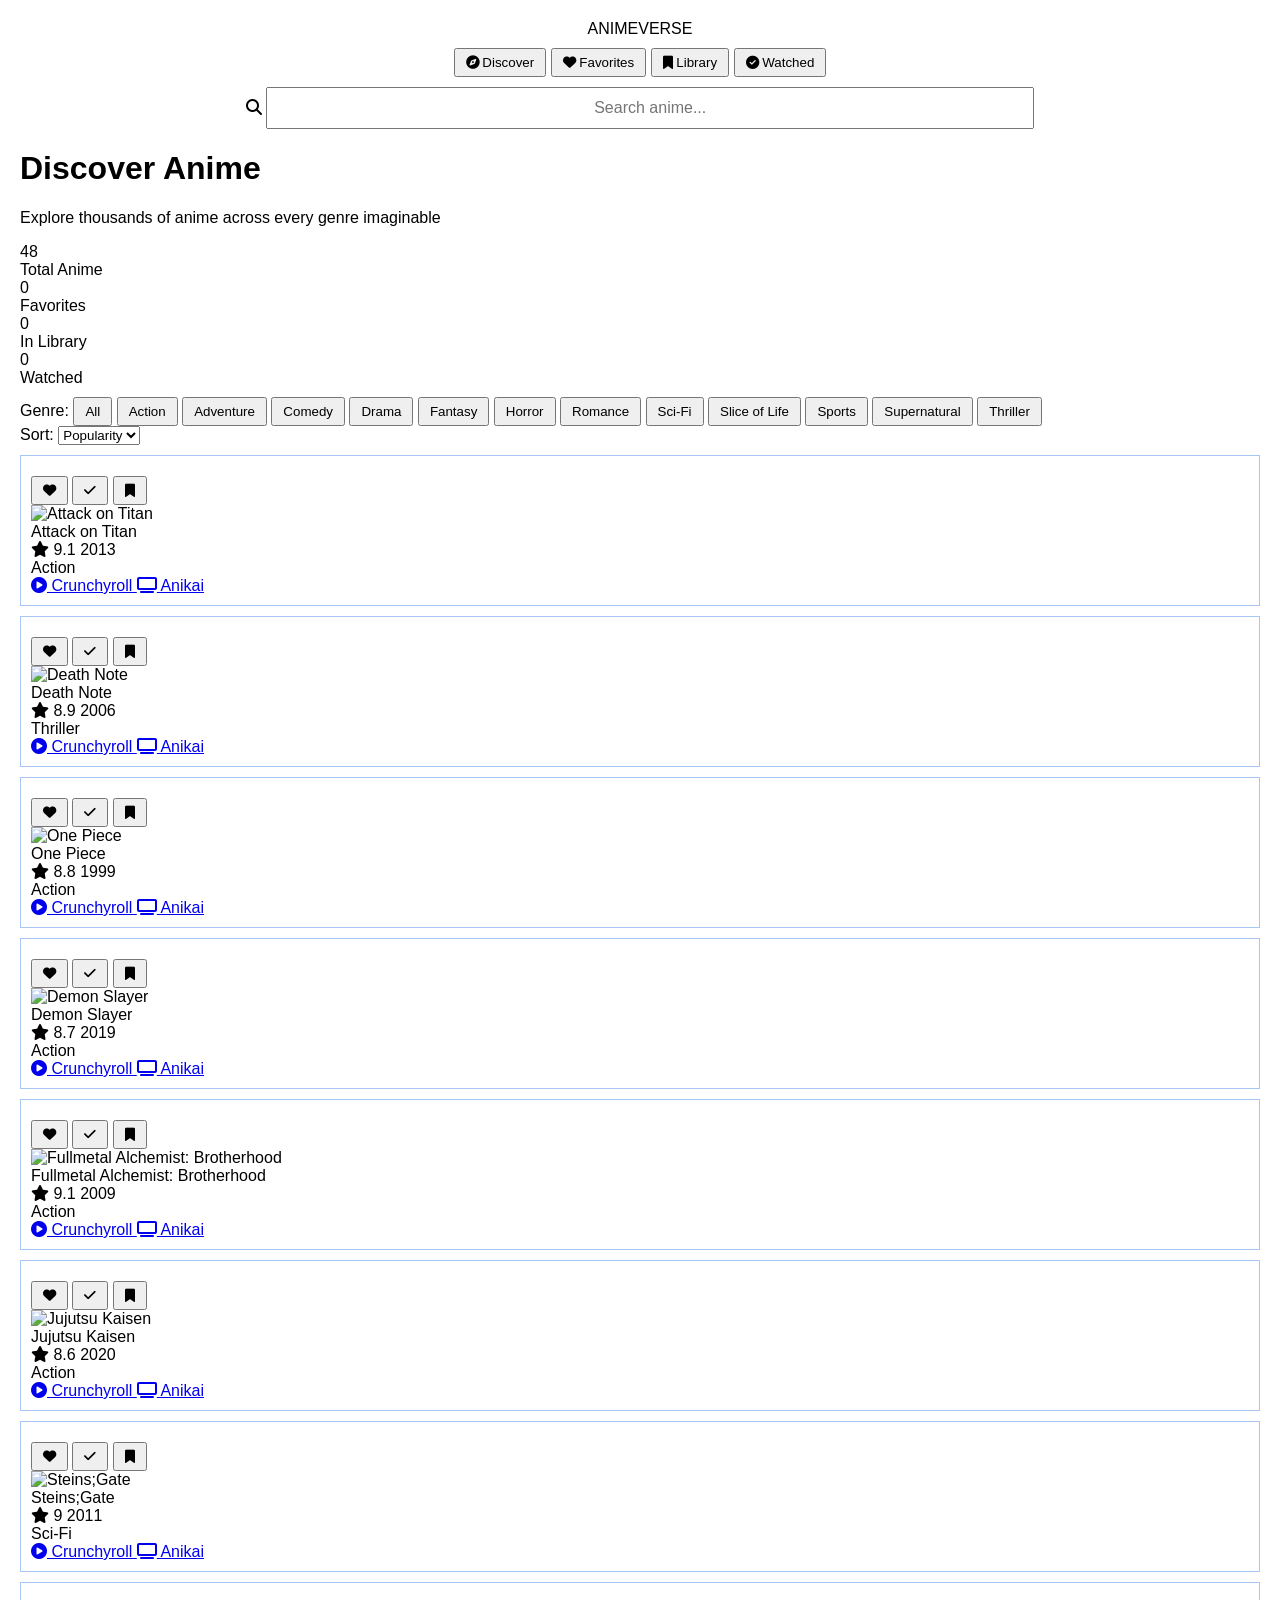
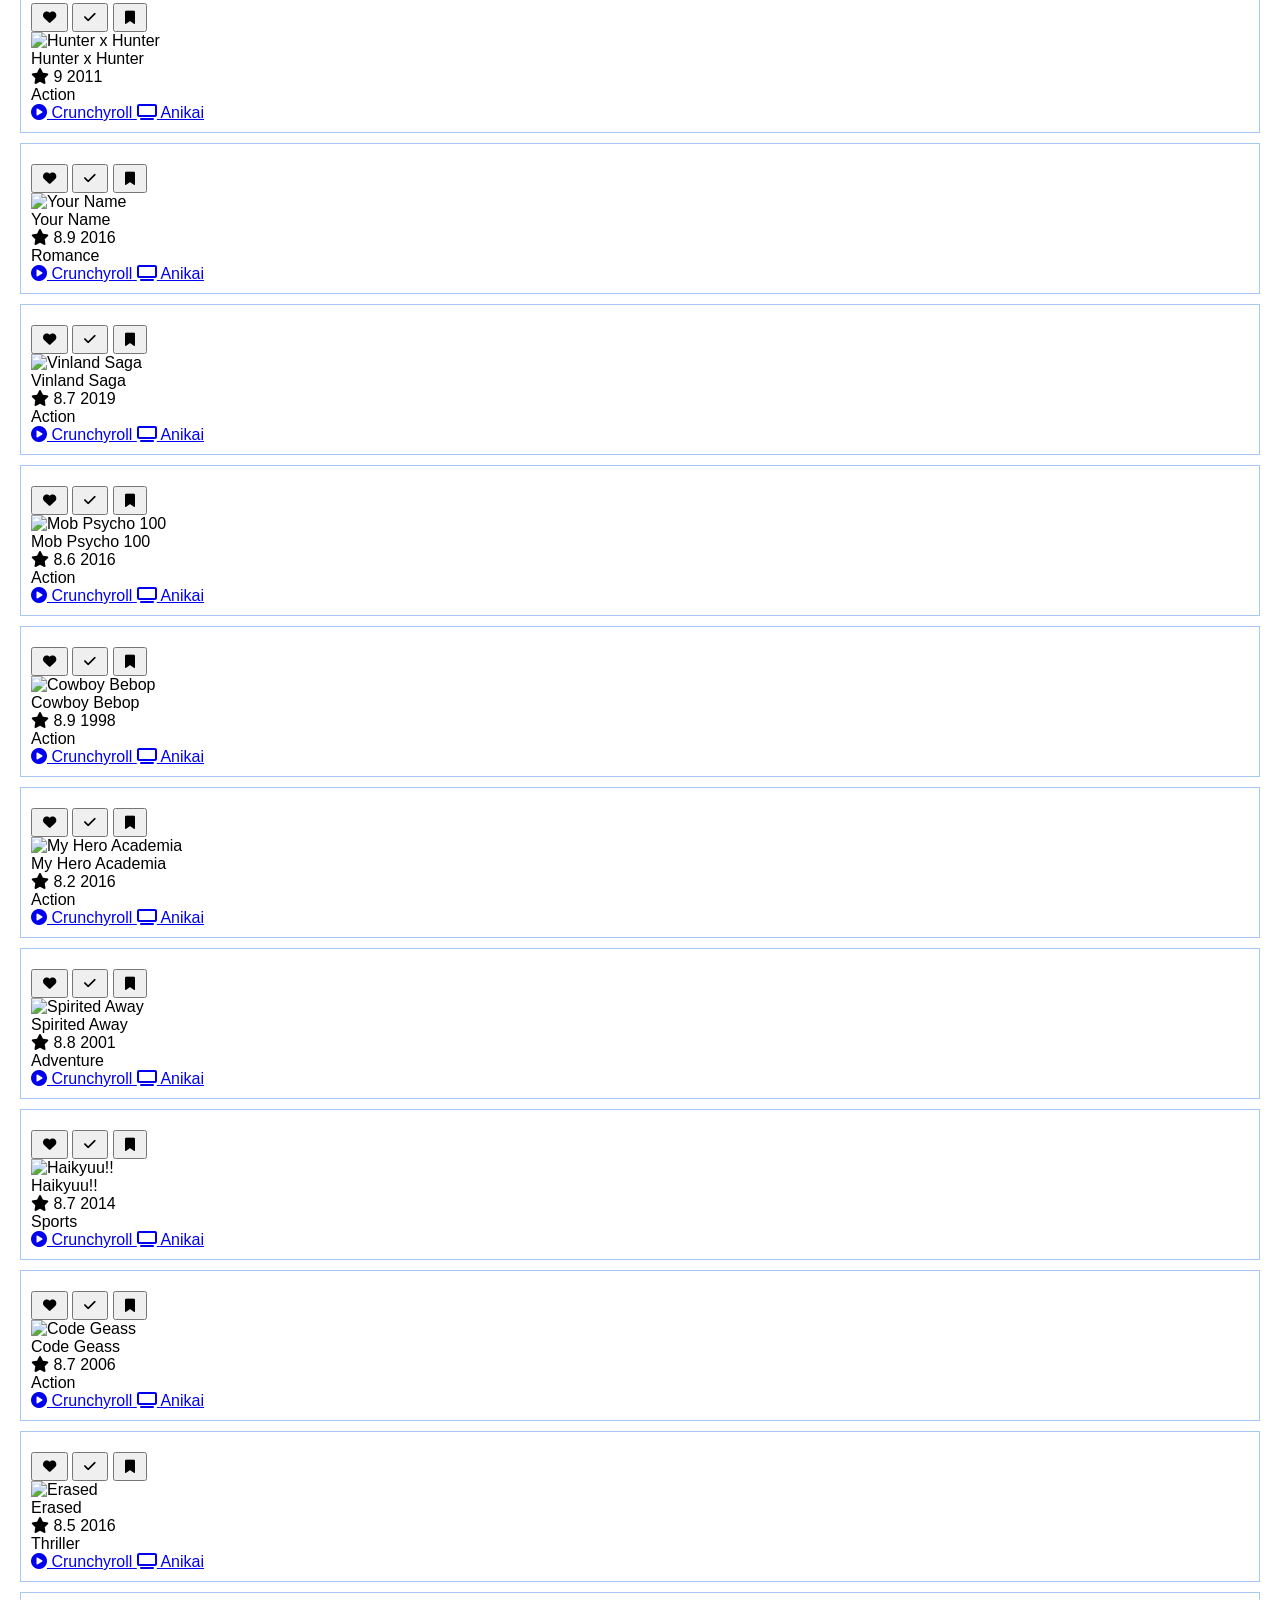
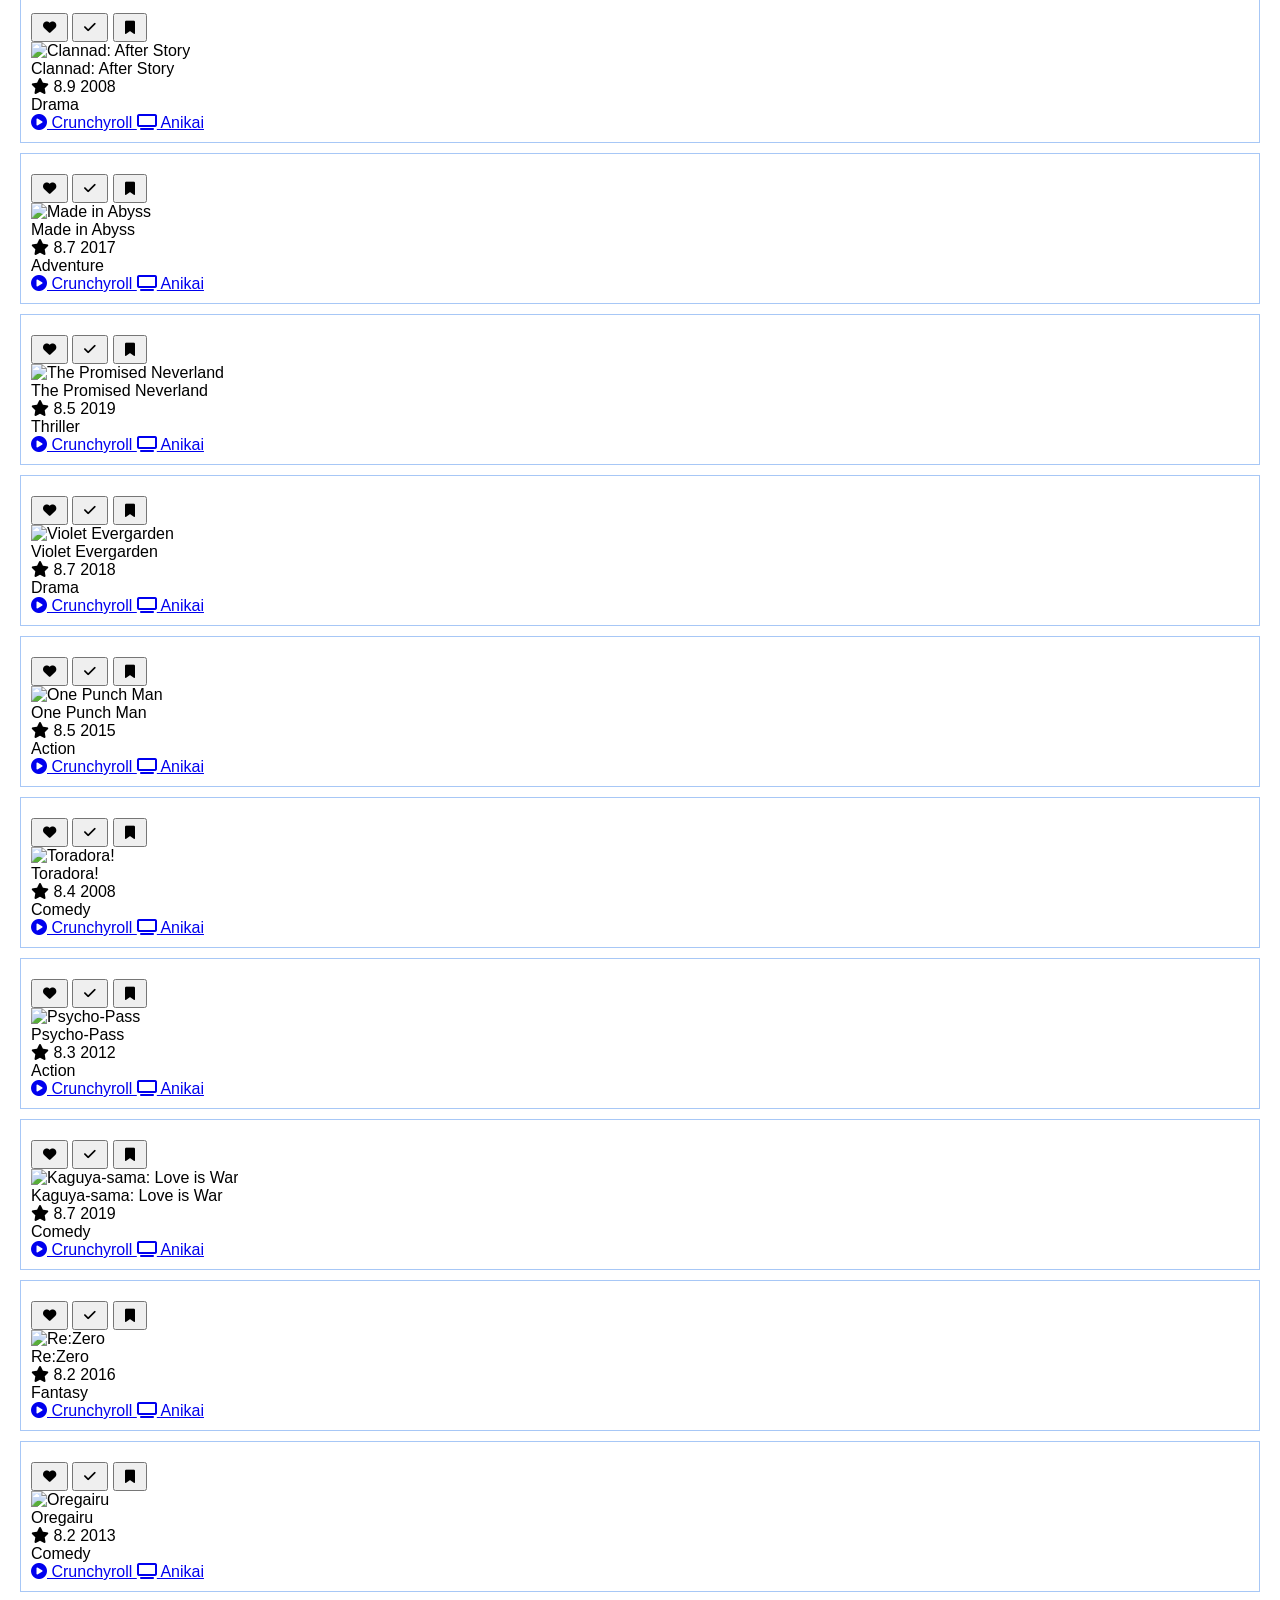
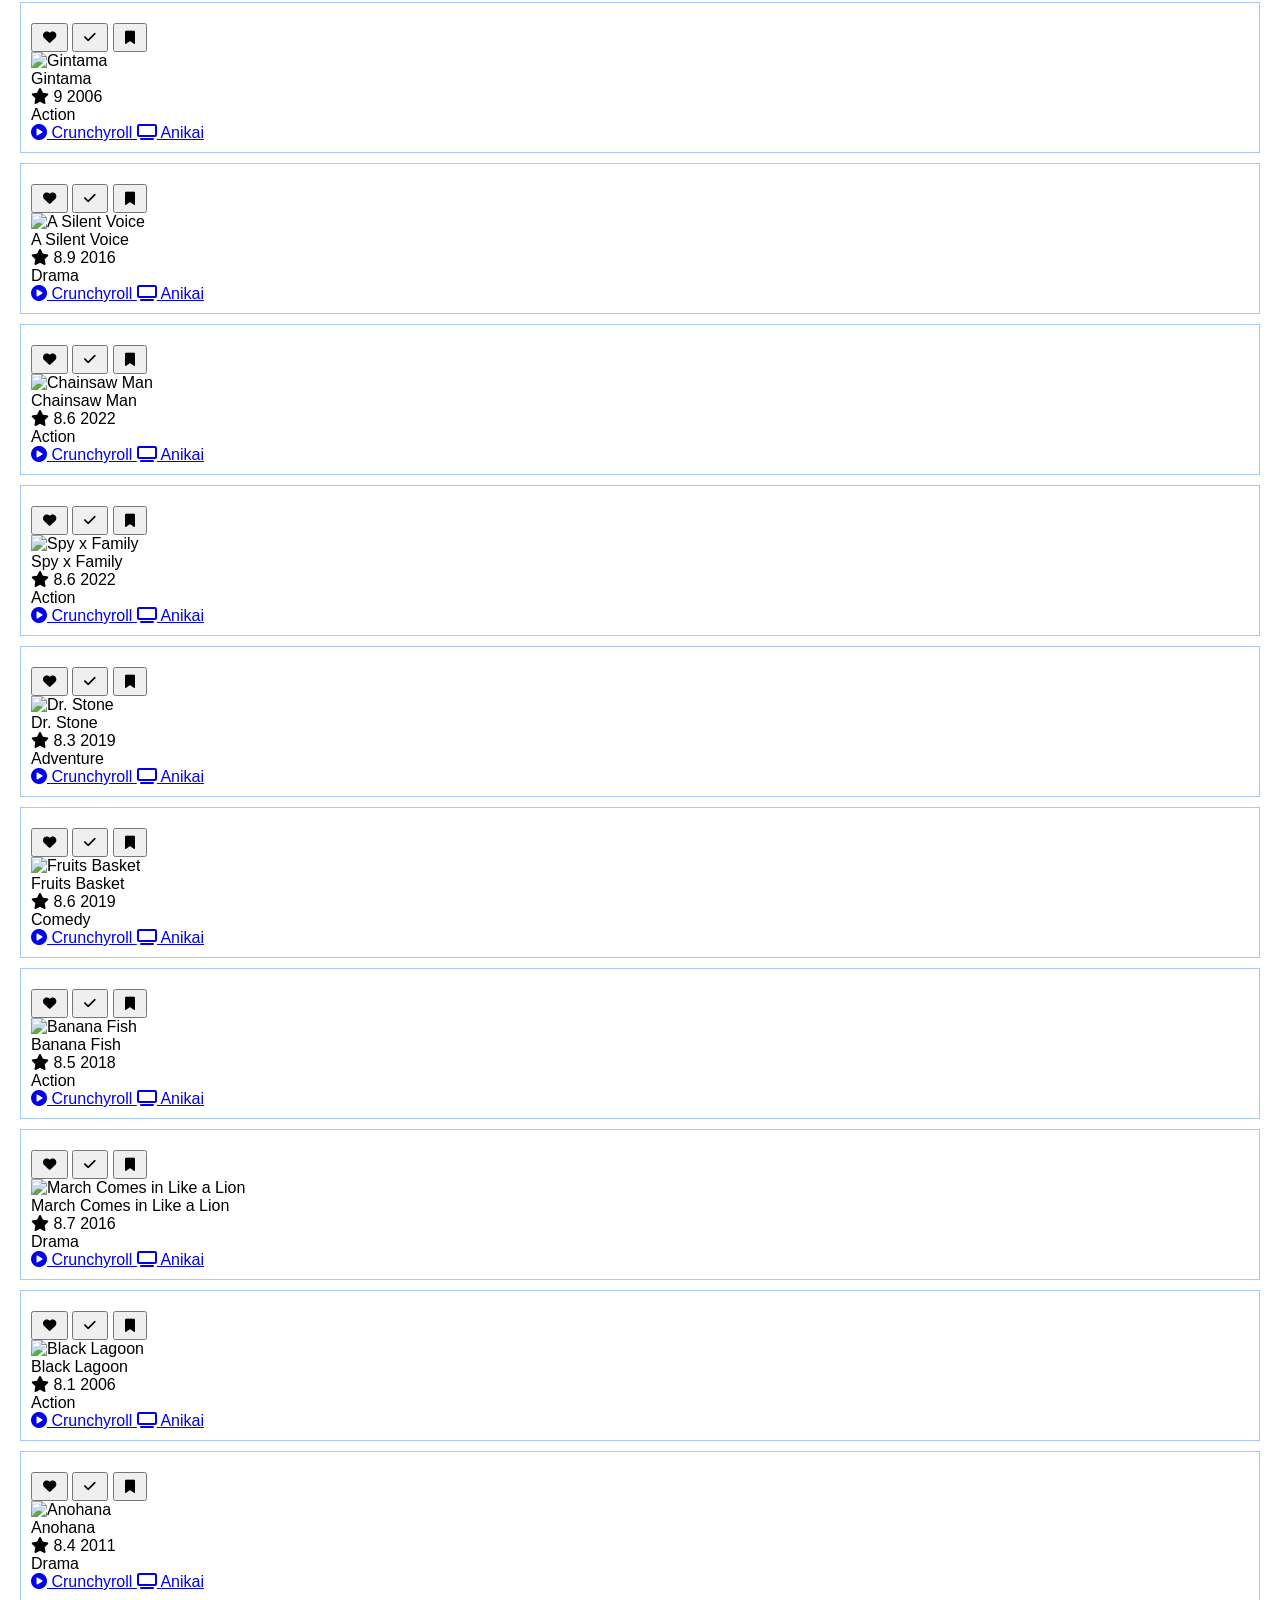
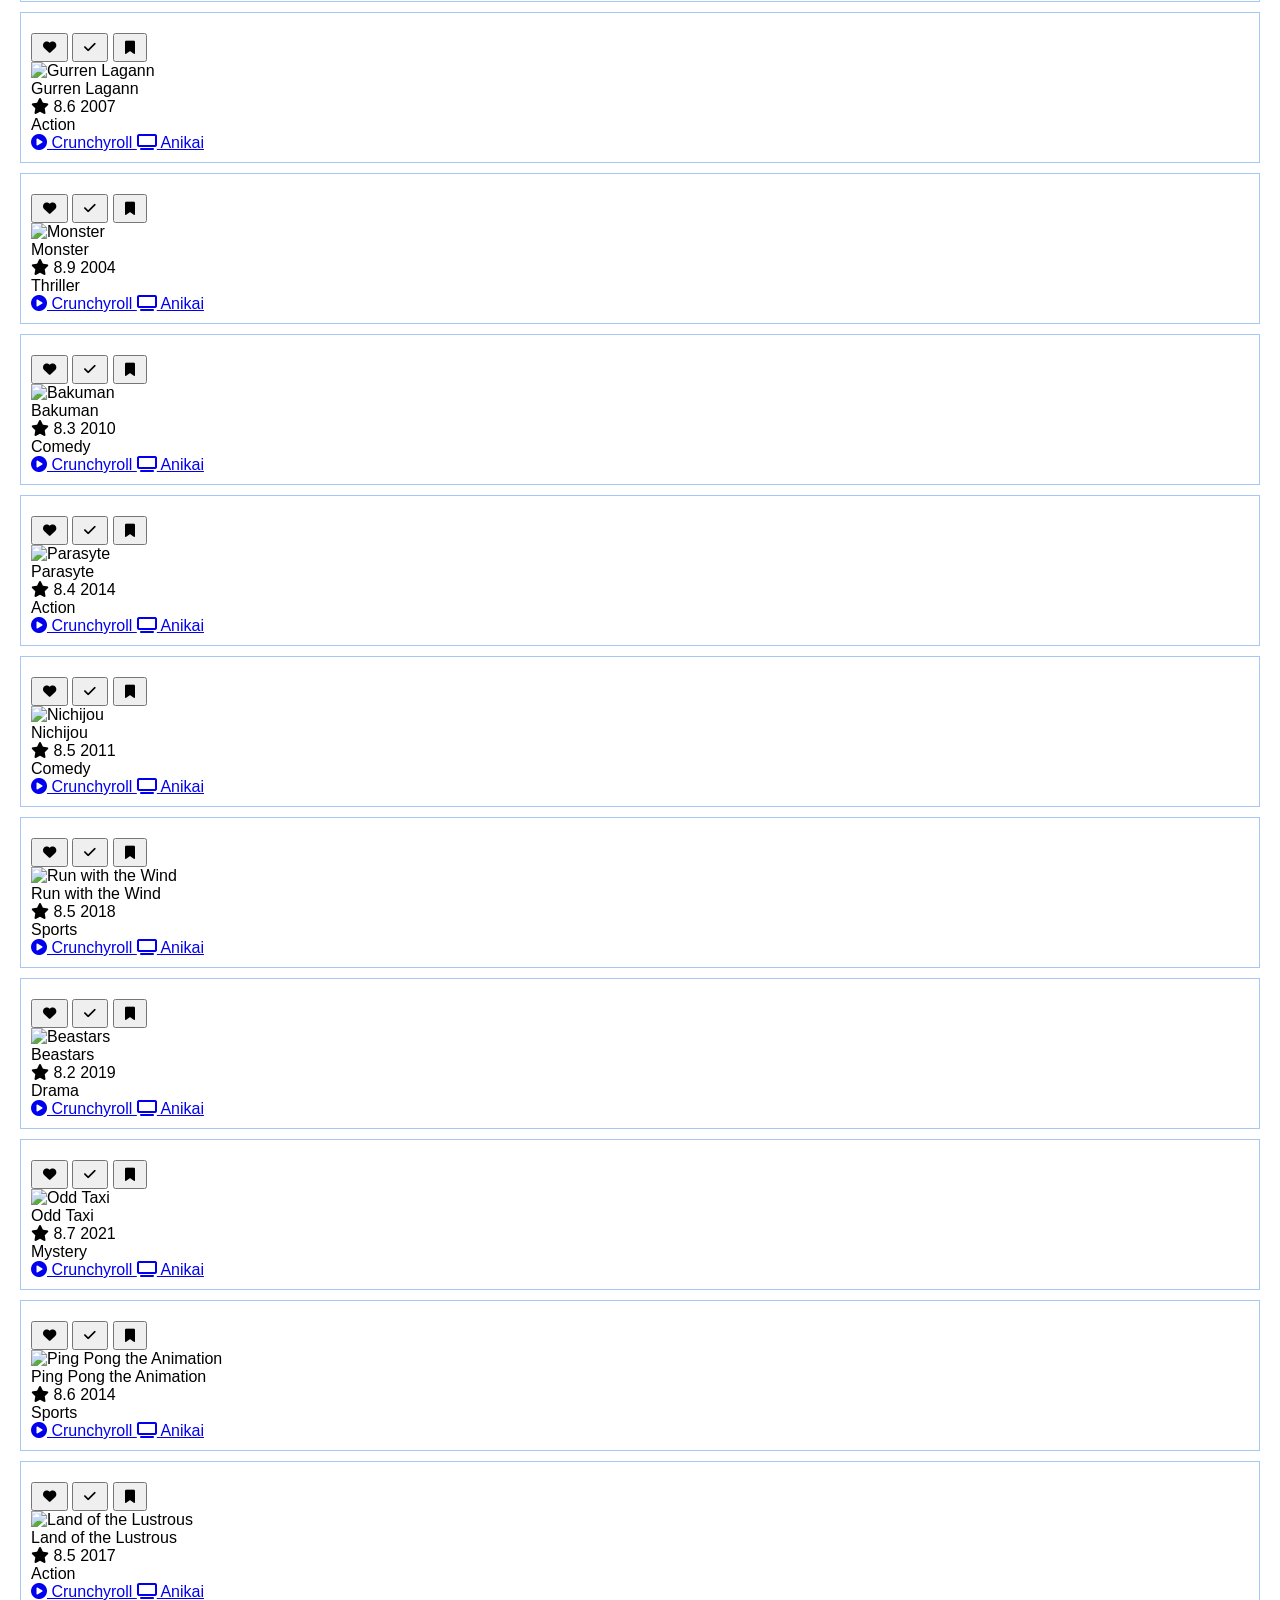
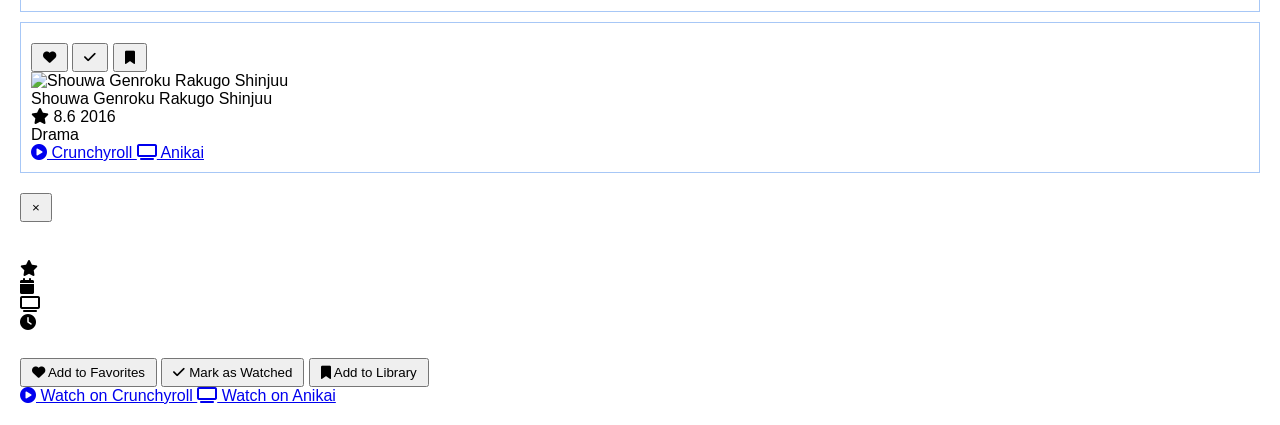
==== index.html @ 2358ab2b "feat: initial commit - anime recommender with profile & daily pick" ====
<!DOCTYPE html>
<html lang="en">
<head>
    <meta charset="UTF-8">
    <meta name="viewport" content="width=device-width, initial-scale=1.0">
    <title>AnimeVerse - Discover Your Next Adventure</title>
    <link href="https://fonts.googleapis.com/css2?family=Orbitron:wght@400;700;900&family=Rajdhani:wght@300;400;500;600;700&display=swap" rel="stylesheet">
    <link rel="stylesheet" href="https://cdnjs.cloudflare.com/ajax/libs/font-awesome/6.4.0/css/all.min.css">
    
    <link rel="stylesheet" href="style.css">
</head>
<body>
    <div class="bg-animation"></div>
    <div class="particles" id="particles"></div>

    <header>
        <div class="header-content">
            <div class="logo" onclick="showSection('all')">ANIMEVERSE</div>
            <nav>
                <button class="nav-btn active" data-section="all" onclick="showSection('all')">
                    <i class="fas fa-compass"></i> Discover
                </button>
                <button class="nav-btn" data-section="favorites" onclick="showSection('favorites')">
                    <i class="fas fa-heart"></i> Favorites
                </button>
                <button class="nav-btn" data-section="library" onclick="showSection('library')">
                    <i class="fas fa-bookmark"></i> Library
                </button>
                <button class="nav-btn" data-section="watched" onclick="showSection('watched')">
                    <i class="fas fa-check-circle"></i> Watched
                </button>
            </nav>
            <div class="search-container">
                <i class="fas fa-search search-icon"></i>
                <input type="text" class="search-input" id="searchInput" placeholder="Search anime..." oninput="handleSearch()">
            </div>
        </div>
    </header>

    <main>
        <div class="hero">
            <h1 id="pageTitle">Discover Anime</h1>
            <p id="pageSubtitle">Explore thousands of anime across every genre imaginable</p>
        </div>

        <div class="stats-bar" id="statsBar">
            <div class="stat-item">
                <div class="stat-value" id="totalCount">0</div>
                <div class="stat-label">Total Anime</div>
            </div>
            <div class="stat-item">
                <div class="stat-value" id="favCount">0</div>
                <div class="stat-label">Favorites</div>
            </div>
            <div class="stat-item">
                <div class="stat-value" id="libCount">0</div>
                <div class="stat-label">In Library</div>
            </div>
            <div class="stat-item">
                <div class="stat-value" id="watchCount">0</div>
                <div class="stat-label">Watched</div>
            </div>
        </div>

        <div class="filters" id="filters">
            <div class="filter-group">
                <span class="filter-label">Genre:</span>
                <button class="filter-btn active" data-genre="all" onclick="filterByGenre('all')">All</button>
                <button class="filter-btn" data-genre="Action" onclick="filterByGenre('Action')">Action</button>
                <button class="filter-btn" data-genre="Adventure" onclick="filterByGenre('Adventure')">Adventure</button>
                <button class="filter-btn" data-genre="Comedy" onclick="filterByGenre('Comedy')">Comedy</button>
                <button class="filter-btn" data-genre="Drama" onclick="filterByGenre('Drama')">Drama</button>
                <button class="filter-btn" data-genre="Fantasy" onclick="filterByGenre('Fantasy')">Fantasy</button>
                <button class="filter-btn" data-genre="Horror" onclick="filterByGenre('Horror')">Horror</button>
                <button class="filter-btn" data-genre="Romance" onclick="filterByGenre('Romance')">Romance</button>
                <button class="filter-btn" data-genre="Sci-Fi" onclick="filterByGenre('Sci-Fi')">Sci-Fi</button>
                <button class="filter-btn" data-genre="Slice of Life" onclick="filterByGenre('Slice of Life')">Slice of Life</button>
                <button class="filter-btn" data-genre="Sports" onclick="filterByGenre('Sports')">Sports</button>
                <button class="filter-btn" data-genre="Supernatural" onclick="filterByGenre('Supernatural')">Supernatural</button>
                <button class="filter-btn" data-genre="Thriller" onclick="filterByGenre('Thriller')">Thriller</button>
            </div>
            <div class="filter-group">
                <span class="filter-label">Sort:</span>
                <select class="sort-select" id="sortSelect" onchange="handleSort()">
                    <option value="popularity">Popularity</option>
                    <option value="rating">Rating</option>
                    <option value="newest">Newest</option>
                    <option value="title">Title A-Z</option>
                </select>
            </div>
        </div>

        <div class="anime-grid" id="animeGrid">
            <div class="loading">
                <div class="loading-spinner"></div>
                <p>Loading anime universe...</p>
            </div>
        </div>
    </main>

    <!-- Modal -->
    <div class="modal-overlay" id="modal" onclick="closeModal(event)">
        <div class="modal" onclick="event.stopPropagation()">
            <button class="modal-close" onclick="closeModal()">&times;</button>
            <div class="modal-header">
                <img class="modal-image" id="modalImage" src="" alt="">
            </div>
            <div class="modal-body">
                <h2 class="modal-title" id="modalTitle"></h2>
                <div class="modal-meta">
                    <div class="modal-meta-item">
                        <i class="fas fa-star"></i>
                        <span id="modalRating"></span>
                    </div>
                    <div class="modal-meta-item">
                        <i class="fas fa-calendar"></i>
                        <span id="modalYear"></span>
                    </div>
                    <div class="modal-meta-item">
                        <i class="fas fa-tv"></i>
                        <span id="modalEpisodes"></span>
                    </div>
                    <div class="modal-meta-item">
                        <i class="fas fa-clock"></i>
                        <span id="modalStatus"></span>
                    </div>
                </div>
                <div class="modal-genres" id="modalGenres"></div>
                <p class="modal-description" id="modalDescription"></p>
                <div class="modal-actions">
                    <button class="modal-action-btn btn-fav" id="modalFavBtn" onclick="toggleFromModal('favorite')">
                        <i class="fas fa-heart"></i> <span id="modalFavText">Add to Favorites</span>
                    </button>
                    <button class="modal-action-btn btn-watch" id="modalWatchBtn" onclick="toggleFromModal('watched')">
                        <i class="fas fa-check"></i> <span id="modalWatchText">Mark as Watched</span>
                    </button>
                    <button class="modal-action-btn btn-library" id="modalLibBtn" onclick="toggleFromModal('library')">
                        <i class="fas fa-bookmark"></i> <span id="modalLibText">Add to Library</span>
                    </button>
                </div>
                <div class="modal-external-links">
                    <a href="#" id="modalCrunchyrollLink" target="_blank" class="modal-external-btn crunchyroll">
                        <i class="fas fa-play-circle"></i> Watch on Crunchyroll
                    </a>
                    <a href="#" id="modalAnikaiLink" target="_blank" class="modal-external-btn anikai">
                        <i class="fas fa-tv"></i> Watch on Anikai
                    </a>
                </div>
            </div>
        </div>
    </div>

    <div class="toast-container" id="toastContainer"></div>

    
    <script src="script.js"></script>
</body>
</html>
---- style.css ----
body{
    font-family: sans-serif;
    margin: 20px;
    
}
header{
    text-align: center;
    margin-bottom: 20px;
}
input{
    padding: 10px;
    font-size: 16px; 
    width: 60%;
    margin-top: 10px;
    text-align: center;
}
button{
    padding:5px 10px;
    margin-top: 10px;
    cursor: pointer;
}
.anime-card{
    border: 1px solid hsla(216, 92%, 47%, 0.355);
    padding: 10px;
    margin: 10px 0;
}
.container{
     max-width: 800px;
    margin: auto;
       
}
.controls{
    margin: 20px;
}
section{
    margin: 20px;
}
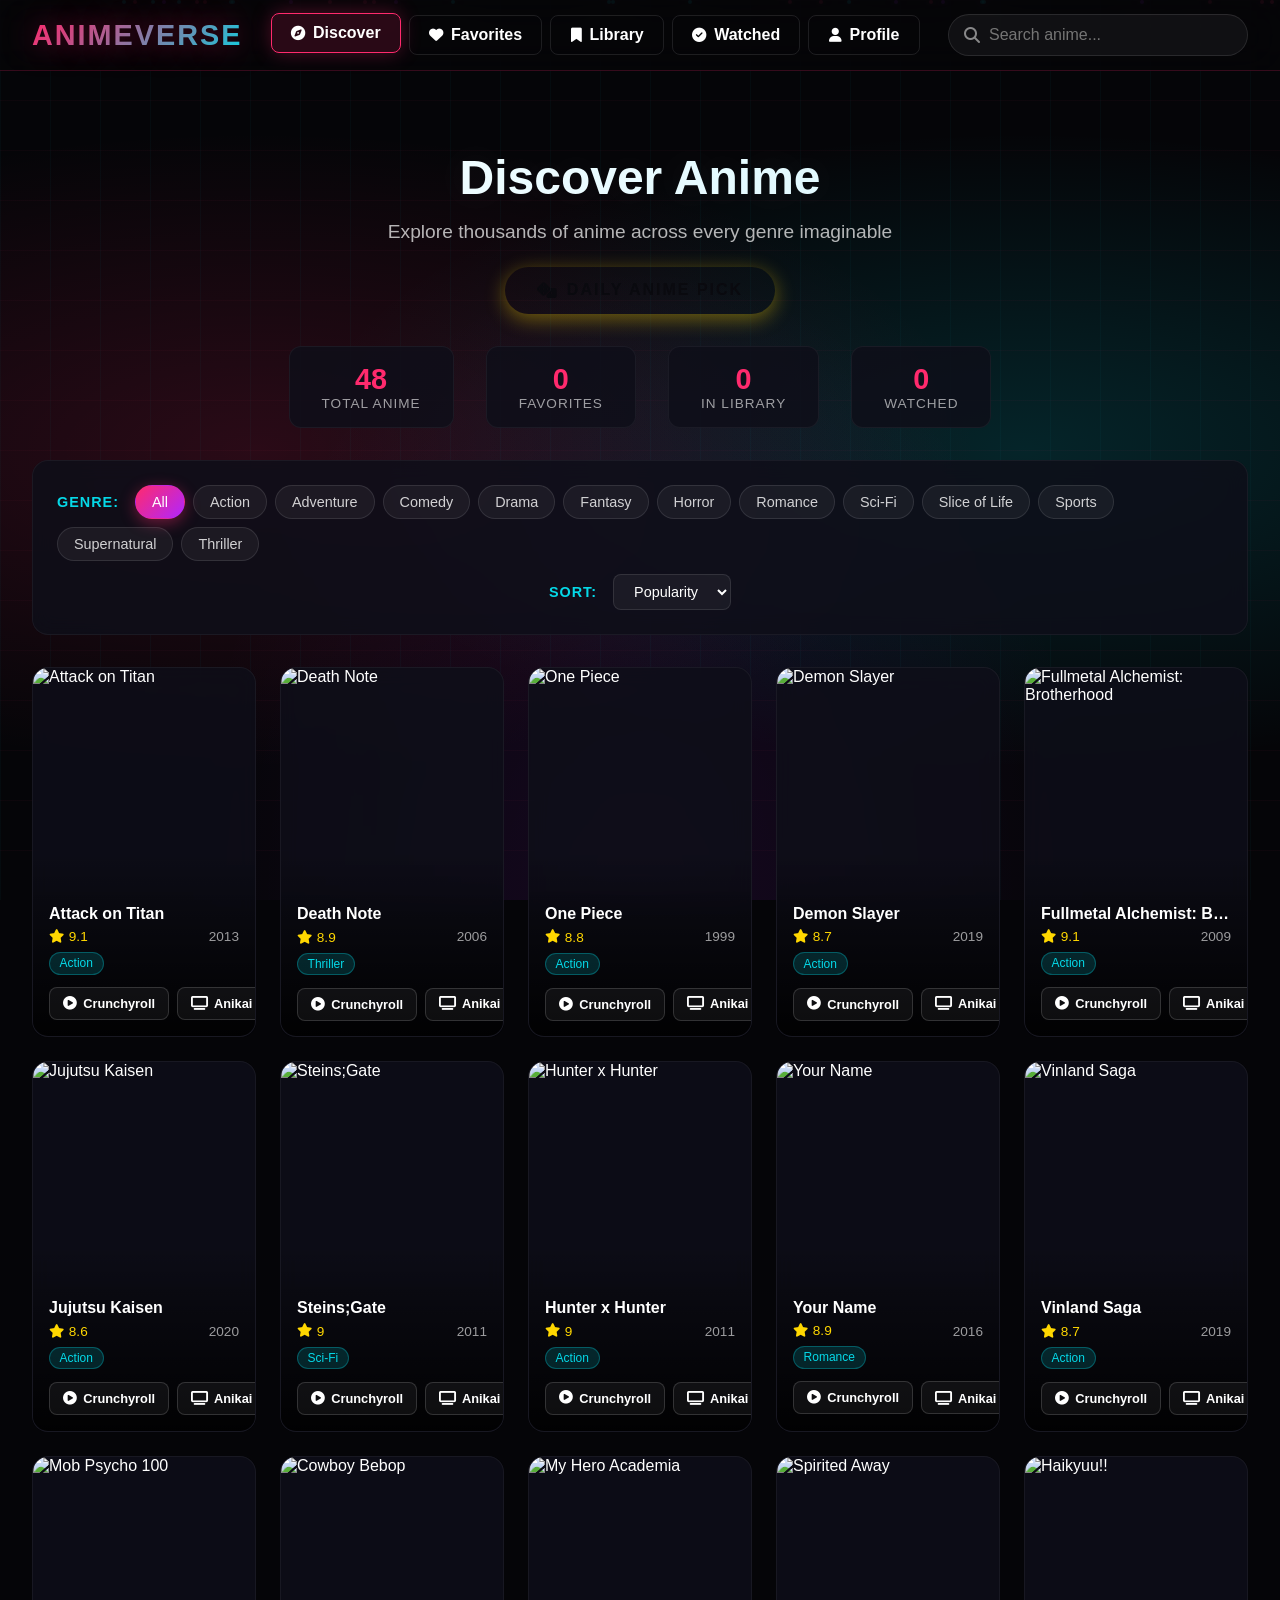
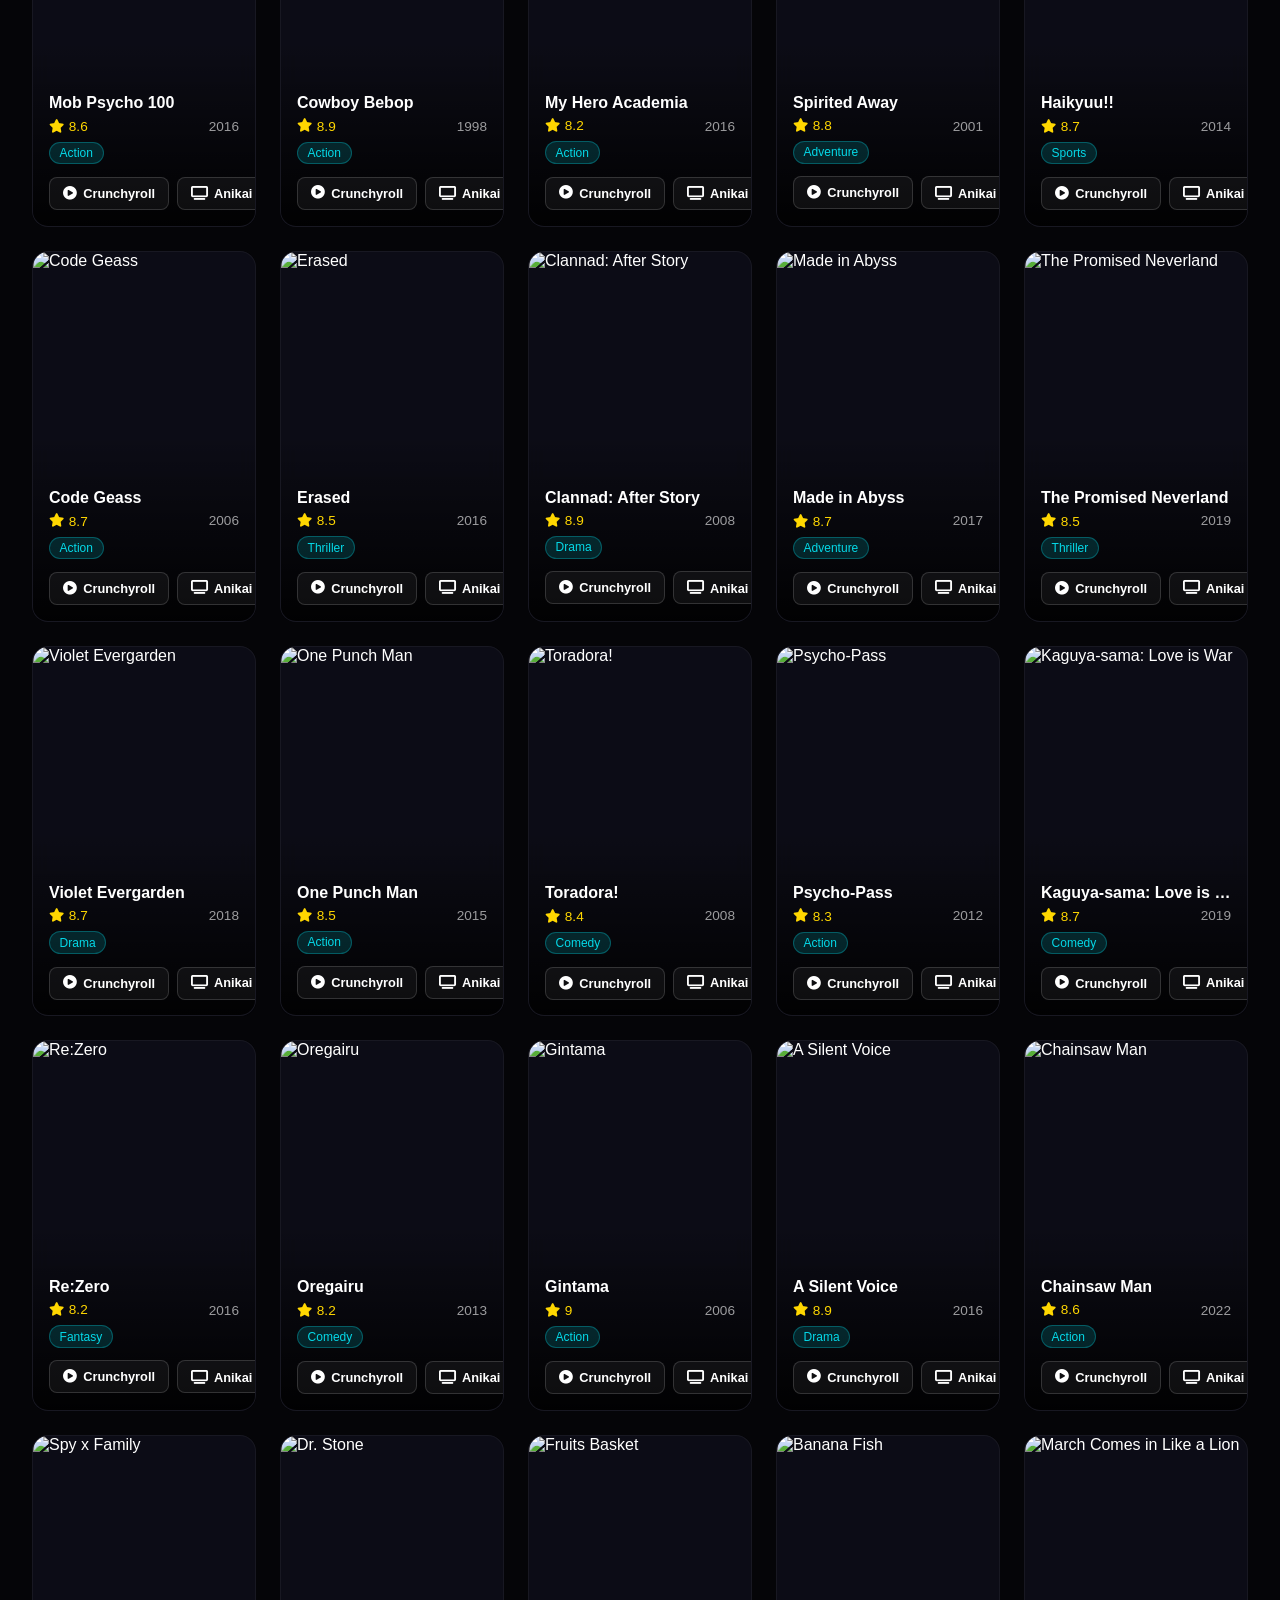
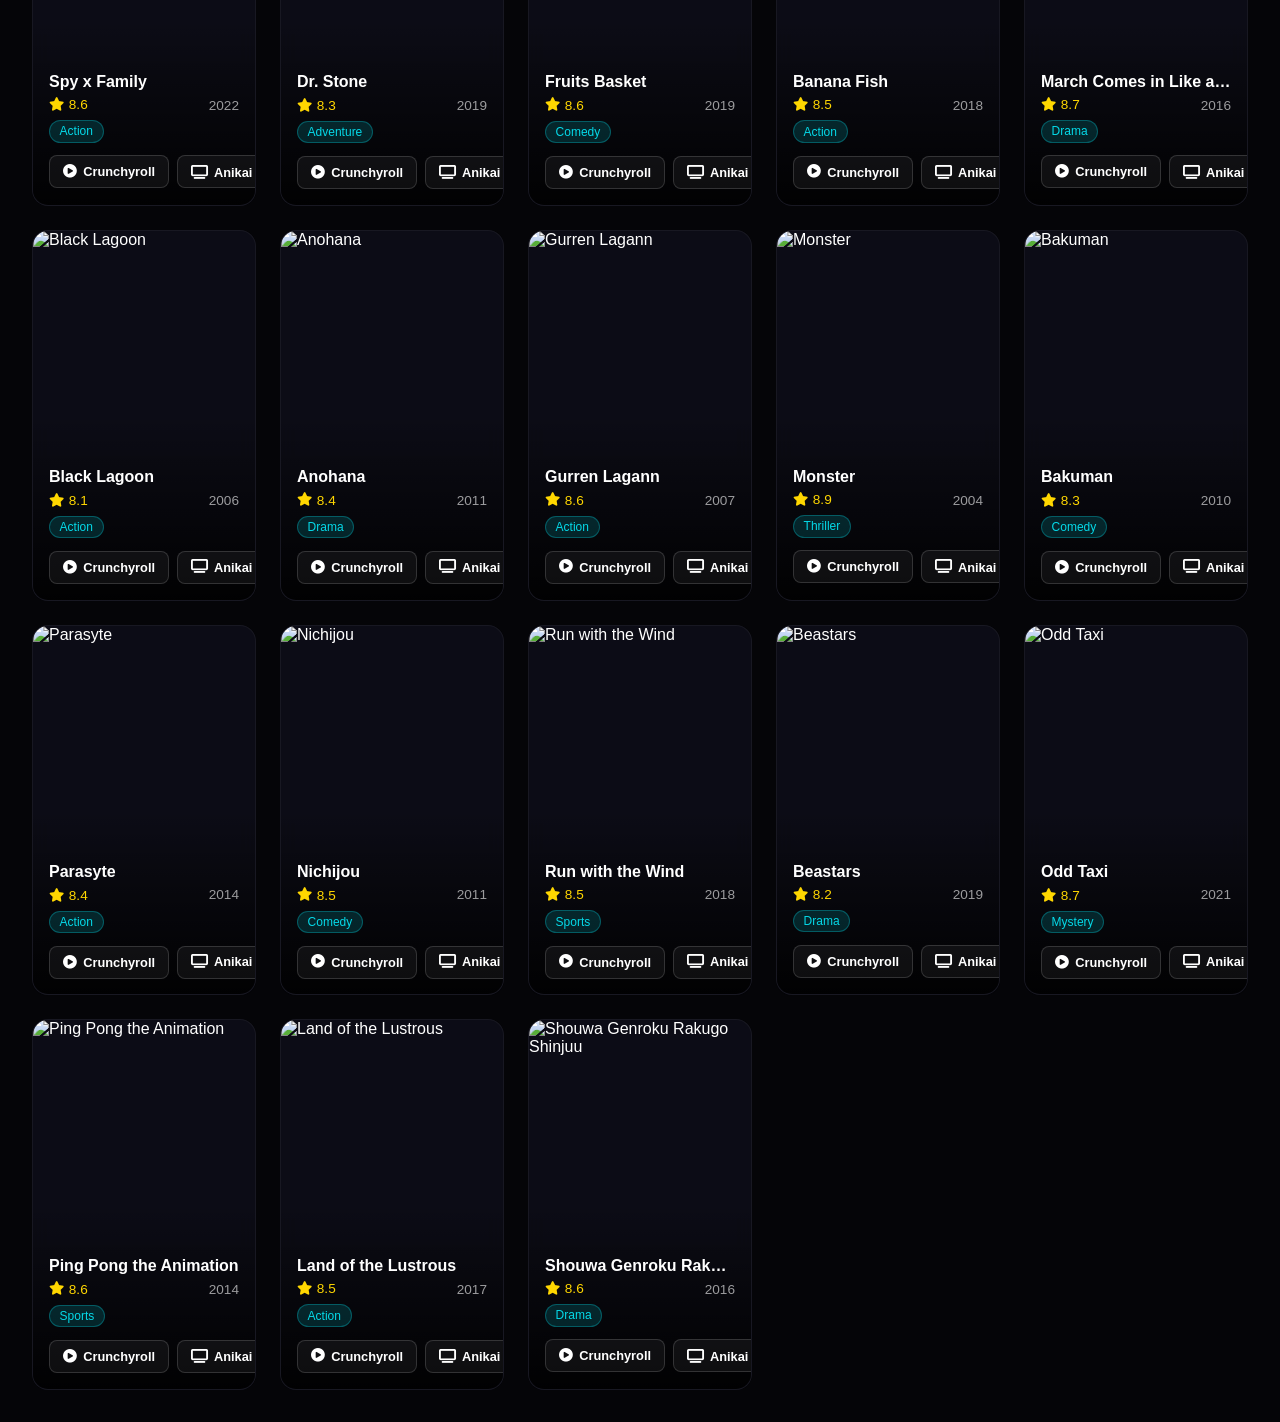
==== commit eb44aea6: "Add Profile link and Daily Anime Pick button" ====
--- a/index.html
+++ b/index.html
@@ -29,6 +29,9 @@
                 <button class="nav-btn" data-section="watched" onclick="showSection('watched')">
                     <i class="fas fa-check-circle"></i> Watched
                 </button>
+                <a href="profile.html" class="nav-btn" style="text-decoration: none;">
+                    <i class="fas fa-user"></i> Profile
+                </a>
             </nav>
             <div class="search-container">
                 <i class="fas fa-search search-icon"></i>
@@ -41,6 +44,9 @@
         <div class="hero">
             <h1 id="pageTitle">Discover Anime</h1>
             <p id="pageSubtitle">Explore thousands of anime across every genre imaginable</p>
+            <a href="daily.html" class="daily-pick-btn">
+                <i class="fas fa-dice"></i> Daily Anime Pick
+            </a>
         </div>
 
         <div class="stats-bar" id="statsBar">
--- a/style.css
+++ b/style.css
@@ -1,37 +1,988 @@
-body{
-    font-family: sans-serif;
-    margin: 20px;
+:root {
+            --primary: #ff2a6d;
+            --secondary: #05d9e8;
+            --accent: #d1f7ff;
+            --dark: #0a0a0f;
+            --darker: #050508;
+            --card-bg: rgba(15, 15, 25, 0.85);
+            --glass: rgba(255, 255, 255, 0.05);
+            --neon-pink: #ff2a6d;
+            --neon-cyan: #05d9e8;
+            --neon-purple: #b026ff;
+        }
+
+        * {
+            margin: 0;
+            padding: 0;
+            box-sizing: border-box;
+        }
+
+        body {
+            font-family: 'Rajdhani', sans-serif;
+            background: var(--darker);
+            color: #fff;
+            overflow-x: hidden;
+            min-height: 100vh;
+        }
+
+        /* Animated Background */
+        .bg-animation {
+            position: fixed;
+            top: 0;
+            left: 0;
+            width: 100%;
+            height: 100%;
+            z-index: -1;
+            background: 
+                radial-gradient(ellipse at 20% 50%, rgba(255, 42, 109, 0.15) 0%, transparent 50%),
+                radial-gradient(ellipse at 80% 50%, rgba(5, 217, 232, 0.15) 0%, transparent 50%),
+                radial-gradient(ellipse at 50% 100%, rgba(176, 38, 255, 0.1) 0%, transparent 50%),
+                var(--darker);
+        }
+
+        .bg-animation::before {
+            content: '';
+            position: absolute;
+            top: 0;
+            left: 0;
+            right: 0;
+            bottom: 0;
+            background-image: 
+                linear-gradient(rgba(255, 42, 109, 0.03) 1px, transparent 1px),
+                linear-gradient(90deg, rgba(5, 217, 232, 0.03) 1px, transparent 1px);
+            background-size: 50px 50px;
+            animation: gridMove 20s linear infinite;
+        }
+
+        @keyframes gridMove {
+            0% { transform: perspective(500px) rotateX(60deg) translateY(0); }
+            100% { transform: perspective(500px) rotateX(60deg) translateY(50px); }
+        }
+
+        /* Floating Particles */
+        .particles {
+            position: fixed;
+            top: 0;
+            left: 0;
+            width: 100%;
+            height: 100%;
+            z-index: -1;
+            overflow: hidden;
+            pointer-events: none;
+        }
+
+        .particle {
+            position: absolute;
+            width: 4px;
+            height: 4px;
+            background: var(--primary);
+            border-radius: 50%;
+            opacity: 0.6;
+            animation: float 15s infinite;
+            box-shadow: 0 0 10px var(--primary);
+        }
+
+        @keyframes float {
+            0%, 100% { transform: translateY(100vh) rotate(0deg); opacity: 0; }
+            10% { opacity: 0.6; }
+            90% { opacity: 0.6; }
+            100% { transform: translateY(-100vh) rotate(720deg); opacity: 0; }
+        }
+
+        /* Header */
+        header {
+            position: fixed;
+            top: 0;
+            width: 100%;
+            z-index: 1000;
+            background: rgba(5, 5, 8, 0.8);
+            backdrop-filter: blur(20px);
+            border-bottom: 1px solid rgba(255, 42, 109, 0.2);
+            padding: 0 2rem;
+        }
+
+        .header-content {
+            max-width: 1400px;
+            margin: 0 auto;
+            display: flex;
+            justify-content: space-between;
+            align-items: center;
+            height: 70px;
+        }
+
+        .logo {
+            font-family: 'Orbitron', sans-serif;
+            font-size: 1.8rem;
+            font-weight: 900;
+            background: linear-gradient(135deg, var(--primary), var(--secondary));
+            -webkit-background-clip: text;
+            -webkit-text-fill-color: transparent;
+            text-shadow: 0 0 30px rgba(255, 42, 109, 0.5);
+            cursor: pointer;
+            letter-spacing: 2px;
+        }
+
+        nav {
+            display: flex;
+            gap: 0.5rem;
+        }
+
+        .nav-btn {
+            background: transparent;
+            border: 1px solid rgba(255, 255, 255, 0.1);
+            color: #fff;
+            padding: 0.6rem 1.2rem;
+            border-radius: 8px;
+            cursor: pointer;
+            font-family: 'Rajdhani', sans-serif;
+            font-weight: 600;
+            font-size: 1rem;
+            transition: all 0.3s ease;
+            display: flex;
+            align-items: center;
+            gap: 0.5rem;
+            position: relative;
+            overflow: hidden;
+        }
+
+        .nav-btn::before {
+            content: '';
+            position: absolute;
+            top: 0;
+            left: -100%;
+            width: 100%;
+            height: 100%;
+            background: linear-gradient(90deg, transparent, rgba(255, 42, 109, 0.2), transparent);
+            transition: left 0.5s;
+        }
+
+        .nav-btn:hover::before {
+            left: 100%;
+        }
+
+        .nav-btn:hover, .nav-btn.active {
+            border-color: var(--primary);
+            box-shadow: 0 0 20px rgba(255, 42, 109, 0.3);
+            transform: translateY(-2px);
+        }
+
+        .nav-btn.active {
+            background: rgba(255, 42, 109, 0.15);
+        }
+
+        .nav-btn i {
+            font-size: 0.9rem;
+        }
+
+        /* Search Bar */
+        .search-container {
+            position: relative;
+            width: 300px;
+        }
+
+        .search-input {
+            width: 100%;
+            padding: 0.7rem 1rem 0.7rem 2.5rem;
+            background: rgba(255, 255, 255, 0.05);
+            border: 1px solid rgba(255, 255, 255, 0.1);
+            border-radius: 25px;
+            color: #fff;
+            font-family: 'Rajdhani', sans-serif;
+            font-size: 1rem;
+            outline: none;
+            transition: all 0.3s ease;
+        }
+
+        .search-input:focus {
+            border-color: var(--secondary);
+            box-shadow: 0 0 20px rgba(5, 217, 232, 0.2);
+            background: rgba(255, 255, 255, 0.08);
+        }
+
+        .search-icon {
+            position: absolute;
+            left: 1rem;
+            top: 50%;
+            transform: translateY(-50%);
+            color: rgba(255, 255, 255, 0.5);
+        }
+
+        /* Main Content */
+        main {
+            margin-top: 70px;
+            padding: 2rem;
+            max-width: 1400px;
+            margin-left: auto;
+            margin-right: auto;
+        }
+
+        /* Hero Section */
+        .hero {
+            text-align: center;
+            padding: 3rem 0 2rem;
+            position: relative;
+        }
+
+        .hero h1 {
+            font-family: 'Orbitron', sans-serif;
+            font-size: 3rem;
+            font-weight: 900;
+            margin-bottom: 1rem;
+            background: linear-gradient(135deg, #fff, var(--accent));
+            -webkit-background-clip: text;
+            -webkit-text-fill-color: transparent;
+            text-shadow: 0 0 40px rgba(255, 255, 255, 0.1);
+        }
+
+        .hero p {
+            font-size: 1.2rem;
+            color: rgba(255, 255, 255, 0.7);
+            max-width: 600px;
+            margin: 0 auto;
+        }
+
+        /* Filters */
+        .filters {
+            display: flex;
+            flex-wrap: wrap;
+            gap: 0.8rem;
+            justify-content: center;
+            margin: 2rem 0;
+            padding: 1.5rem;
+            background: var(--card-bg);
+            border-radius: 16px;
+            border: 1px solid rgba(255, 255, 255, 0.05);
+            backdrop-filter: blur(10px);
+        }
+
+        .filter-group {
+            display: flex;
+            flex-wrap: wrap;
+            gap: 0.5rem;
+            align-items: center;
+        }
+
+        .filter-label {
+            font-weight: 600;
+            color: var(--secondary);
+            margin-right: 0.5rem;
+            font-size: 0.9rem;
+            text-transform: uppercase;
+            letter-spacing: 1px;
+        }
+
+        .filter-btn {
+            padding: 0.5rem 1rem;
+            background: rgba(255, 255, 255, 0.05);
+            border: 1px solid rgba(255, 255, 255, 0.1);
+            color: rgba(255, 255, 255, 0.8);
+            border-radius: 20px;
+            cursor: pointer;
+            font-family: 'Rajdhani', sans-serif;
+            font-weight: 500;
+            font-size: 0.9rem;
+            transition: all 0.3s ease;
+        }
+
+        .filter-btn:hover {
+            background: rgba(255, 42, 109, 0.2);
+            border-color: var(--primary);
+            transform: translateY(-2px);
+        }
+
+        .filter-btn.active {
+            background: linear-gradient(135deg, var(--primary), var(--neon-purple));
+            border-color: transparent;
+            color: #fff;
+            box-shadow: 0 4px 15px rgba(255, 42, 109, 0.4);
+        }
+
+        /* Sort Dropdown */
+        .sort-select {
+            padding: 0.5rem 1rem;
+            background: rgba(255, 255, 255, 0.05);
+            border: 1px solid rgba(255, 255, 255, 0.1);
+            color: #fff;
+            border-radius: 8px;
+            font-family: 'Rajdhani', sans-serif;
+            font-size: 0.9rem;
+            cursor: pointer;
+            outline: none;
+        }
+
+        .sort-select option {
+            background: var(--dark);
+        }
+
+        /* Anime Grid */
+        .anime-grid {
+            display: grid;
+            grid-template-columns: repeat(auto-fill, minmax(200px, 1fr));
+            gap: 1.5rem;
+            margin-top: 2rem;
+        }
+
+        /* Anime Card */
+        .anime-card {
+            background: var(--card-bg);
+            border-radius: 16px;
+            overflow: hidden;
+            border: 1px solid rgba(255, 255, 255, 0.05);
+            transition: all 0.4s cubic-bezier(0.175, 0.885, 0.32, 1.275);
+            position: relative;
+            cursor: pointer;
+            backdrop-filter: blur(10px);
+        }
+
+        .anime-card:hover {
+            transform: translateY(-10px) scale(1.02);
+            border-color: var(--primary);
+            box-shadow: 0 20px 40px rgba(255, 42, 109, 0.3), 0 0 60px rgba(255, 42, 109, 0.1);
+        }
+
+        .anime-card::before {
+            content: '';
+            position: absolute;
+            top: 0;
+            left: 0;
+            right: 0;
+            bottom: 0;
+            background: linear-gradient(180deg, transparent 50%, rgba(0,0,0,0.9) 100%);
+            z-index: 1;
+            pointer-events: none;
+        }
+
+        .card-image {
+            width: 100%;
+            height: 280px;
+            object-fit: cover;
+            display: block;
+        }
+
+        .card-content {
+            padding: 1rem;
+            position: relative;
+            z-index: 2;
+            margin-top: -60px;
+        }
+
+        .card-title {
+            font-weight: 700;
+            font-size: 1rem;
+            margin-bottom: 0.3rem;
+            line-height: 1.3;
+            overflow: hidden;
+            text-overflow: ellipsis;
+            white-space: nowrap;
+        }
+
+        .card-meta {
+            display: flex;
+            justify-content: space-between;
+            align-items: center;
+            font-size: 0.85rem;
+            color: rgba(255, 255, 255, 0.6);
+        }
+
+        .card-rating {
+            color: #ffd700;
+            display: flex;
+            align-items: center;
+            gap: 0.3rem;
+        }
+
+        .card-genre {
+            display: inline-block;
+            padding: 0.2rem 0.6rem;
+            background: rgba(5, 217, 232, 0.15);
+            color: var(--secondary);
+            border-radius: 12px;
+            font-size: 0.75rem;
+            margin-top: 0.5rem;
+            border: 1px solid rgba(5, 217, 232, 0.3);
+        }
+
+        /* Card Actions */
+        .card-actions {
+            position: absolute;
+            top: 10px;
+            right: 10px;
+            z-index: 3;
+            display: flex;
+            gap: 0.5rem;
+            opacity: 0;
+            transform: translateY(-10px);
+            transition: all 0.3s ease;
+        }
+
+        .anime-card:hover .card-actions {
+            opacity: 1;
+            transform: translateY(0);
+        }
+
+        .action-btn {
+            width: 36px;
+            height: 36px;
+            border-radius: 50%;
+            border: none;
+            background: rgba(0, 0, 0, 0.7);
+            backdrop-filter: blur(10px);
+            color: #fff;
+            cursor: pointer;
+            display: flex;
+            align-items: center;
+            justify-content: center;
+            transition: all 0.3s ease;
+            font-size: 0.9rem;
+        }
+
+        .action-btn:hover {
+            transform: scale(1.1);
+        }
+
+        .action-btn.heart-btn:hover, .action-btn.heart-btn.active {
+            background: var(--primary);
+            box-shadow: 0 0 15px rgba(255, 42, 109, 0.5);
+        }
+
+        .action-btn.heart-btn.active {
+            animation: heartBeat 0.3s ease;
+        }
+
+        .action-btn.watch-btn:hover, .action-btn.watch-btn.active {
+            background: var(--secondary);
+            box-shadow: 0 0 15px rgba(5, 217, 232, 0.5);
+        }
+
+        .action-btn.library-btn:hover, .action-btn.library-btn.active {
+            background: var(--neon-purple);
+            box-shadow: 0 0 15px rgba(176, 38, 255, 0.5);
+        }
+
+        @keyframes heartBeat {
+            0%, 100% { transform: scale(1); }
+            50% { transform: scale(1.3); }
+        }
+
+        /* Status Badges */
+        .status-badges {
+            position: absolute;
+            top: 10px;
+            left: 10px;
+            z-index: 3;
+            display: flex;
+            gap: 0.3rem;
+            flex-wrap: wrap;
+        }
+
+        .status-badge {
+            padding: 0.25rem 0.6rem;
+            border-radius: 8px;
+            font-size: 0.7rem;
+            font-weight: 700;
+            text-transform: uppercase;
+            letter-spacing: 0.5px;
+        }
+
+        .badge-fav {
+            background: var(--primary);
+            color: #fff;
+        }
+
+        .badge-watched {
+            background: var(--secondary);
+            color: var(--dark);
+        }
+
+        .badge-library {
+            background: var(--neon-purple);
+            color: #fff;
+        }
+
+        /* Empty State */
+        .empty-state {
+            text-align: center;
+            padding: 4rem 2rem;
+            grid-column: 1 / -1;
+        }
+
+        .empty-state i {
+            font-size: 4rem;
+            color: rgba(255, 255, 255, 0.2);
+            margin-bottom: 1rem;
+        }
+
+        .empty-state h3 {
+            font-family: 'Orbitron', sans-serif;
+            font-size: 1.5rem;
+            margin-bottom: 0.5rem;
+            color: rgba(255, 255, 255, 0.6);
+        }
+
+        .empty-state p {
+            color: rgba(255, 255, 255, 0.4);
+        }
+
+        /* Stats Bar */
+        .stats-bar {
+            display: flex;
+            justify-content: center;
+            gap: 2rem;
+            margin-bottom: 2rem;
+            flex-wrap: wrap;
+        }
+
+        .stat-item {
+            text-align: center;
+            padding: 1rem 2rem;
+            background: var(--card-bg);
+            border-radius: 12px;
+            border: 1px solid rgba(255, 255, 255, 0.05);
+            min-width: 120px;
+        }
+
+        .stat-value {
+            font-family: 'Orbitron', sans-serif;
+            font-size: 1.8rem;
+            font-weight: 900;
+            color: var(--primary);
+        }
+
+        .stat-label {
+            font-size: 0.85rem;
+            color: rgba(255, 255, 255, 0.6);
+            text-transform: uppercase;
+            letter-spacing: 1px;
+        }
+
+        /* Modal */
+        .modal-overlay {
+            position: fixed;
+            top: 0;
+            left: 0;
+            width: 100%;
+            height: 100%;
+            background: rgba(0, 0, 0, 0.8);
+            backdrop-filter: blur(10px);
+            z-index: 2000;
+            display: none;
+            justify-content: center;
+            align-items: center;
+            padding: 2rem;
+        }
+
+        .modal-overlay.active {
+            display: flex;
+        }
+
+        .modal {
+            background: var(--card-bg);
+            border-radius: 20px;
+            max-width: 900px;
+            width: 100%;
+            max-height: 90vh;
+            overflow-y: auto;
+            border: 1px solid rgba(255, 255, 255, 0.1);
+            position: relative;
+            animation: modalIn 0.3s ease;
+        }
+
+        @keyframes modalIn {
+            from { opacity: 0; transform: scale(0.9) translateY(20px); }
+            to { opacity: 1; transform: scale(1) translateY(0); }
+        }
+
+        .modal-close {
+            position: absolute;
+            top: 1rem;
+            right: 1rem;
+            width: 40px;
+            height: 40px;
+            border-radius: 50%;
+            background: rgba(0, 0, 0, 0.5);
+            border: 1px solid rgba(255, 255, 255, 0.1);
+            color: #fff;
+            cursor: pointer;
+            font-size: 1.2rem;
+            z-index: 10;
+            transition: all 0.3s ease;
+        }
+
+        .modal-close:hover {
+            background: var(--primary);
+            transform: rotate(90deg);
+        }
+
+        .modal-header {
+            position: relative;
+            height: 400px;
+            overflow: hidden;
+        }
+
+        .modal-image {
+            width: 100%;
+            height: 100%;
+            object-fit: cover;
+        }
+
+        .modal-header::after {
+            content: '';
+            position: absolute;
+            bottom: 0;
+            left: 0;
+            right: 0;
+            height: 200px;
+            background: linear-gradient(transparent, var(--card-bg));
+        }
+
+        .modal-body {
+            padding: 2rem;
+            margin-top: -100px;
+            position: relative;
+            z-index: 2;
+        }
+
+        .modal-title {
+            font-family: 'Orbitron', sans-serif;
+            font-size: 2rem;
+            margin-bottom: 1rem;
+            background: linear-gradient(135deg, #fff, var(--accent));
+            -webkit-background-clip: text;
+            -webkit-text-fill-color: transparent;
+        }
+
+        .modal-meta {
+            display: flex;
+            gap: 1.5rem;
+            margin-bottom: 1.5rem;
+            flex-wrap: wrap;
+        }
+
+        .modal-meta-item {
+            display: flex;
+            align-items: center;
+            gap: 0.5rem;
+            color: rgba(255, 255, 255, 0.7);
+        }
+
+        .modal-meta-item i {
+            color: var(--secondary);
+        }
+
+        .modal-genres {
+            display: flex;
+            gap: 0.5rem;
+            margin-bottom: 1.5rem;
+            flex-wrap: wrap;
+        }
+
+        .modal-genre-tag {
+            padding: 0.4rem 1rem;
+            background: rgba(5, 217, 232, 0.15);
+            border: 1px solid rgba(5, 217, 232, 0.3);
+            color: var(--secondary);
+            border-radius: 20px;
+            font-size: 0.9rem;
+        }
+
+        .modal-description {
+            line-height: 1.8;
+            color: rgba(255, 255, 255, 0.8);
+            margin-bottom: 1.5rem;
+            font-size: 1.05rem;
+        }
+
+        .modal-actions {
+            display: flex;
+            gap: 1rem;
+            flex-wrap: wrap;
+        }
+
+        .modal-action-btn {
+            padding: 0.8rem 1.5rem;
+            border-radius: 12px;
+            border: none;
+            font-family: 'Rajdhani', sans-serif;
+            font-weight: 700;
+            font-size: 1rem;
+            cursor: pointer;
+            transition: all 0.3s ease;
+            display: flex;
+            align-items: center;
+            gap: 0.5rem;
+        }
+
+        .modal-action-btn:hover {
+            transform: translateY(-3px);
+            box-shadow: 0 10px 25px rgba(0,0,0,0.3);
+        }
+
+        .btn-fav {
+            background: linear-gradient(135deg, var(--primary), #ff0055);
+            color: #fff;
+        }
+
+        .btn-fav.active {
+            background: linear-gradient(135deg, #ff0055, #cc0044);
+        }
+
+        .btn-watch {
+            background: linear-gradient(135deg, var(--secondary), #00a8b5);
+            color: var(--dark);
+        }
+
+        .btn-library {
+            background: linear-gradient(135deg, var(--neon-purple), #7c1fd1);
+            color: #fff;
+        }
+
+        /* Loading */
+        .loading {
+            text-align: center;
+            padding: 3rem;
+            grid-column: 1 / -1;
+        }
+
+        .loading-spinner {
+            width: 50px;
+            height: 50px;
+            border: 3px solid rgba(255, 42, 109, 0.2);
+            border-top-color: var(--primary);
+            border-radius: 50%;
+            animation: spin 1s linear infinite;
+            margin: 0 auto 1rem;
+        }
+
+        @keyframes spin {
+            to { transform: rotate(360deg); }
+        }
+
+        /* Scrollbar */
+        ::-webkit-scrollbar {
+            width: 8px;
+        }
+
+        ::-webkit-scrollbar-track {
+            background: var(--darker);
+        }
+
+        ::-webkit-scrollbar-thumb {
+            background: var(--primary);
+            border-radius: 4px;
+        }
+
+        /* Responsive */
+        @media (max-width: 768px) {
+            .header-content {
+                flex-wrap: wrap;
+                height: auto;
+                padding: 1rem 0;
+                gap: 1rem;
+            }
+
+            nav {
+                order: 3;
+                width: 100%;
+                justify-content: center;
+            }
+
+            .search-container {
+                width: 100%;
+                order: 2;
+            }
+
+            main {
+                margin-top: 140px;
+                padding: 1rem;
+            }
+
+            .hero h1 {
+                font-size: 2rem;
+            }
+
+            .anime-grid {
+                grid-template-columns: repeat(auto-fill, minmax(150px, 1fr));
+                gap: 1rem;
+            }
+
+            .filters {
+                padding: 1rem;
+            }
+
+            .modal-header {
+                height: 250px;
+            }
+        }
+
+        /* Toast Notification */
+        .toast-container {
+            position: fixed;
+            bottom: 2rem;
+            right: 2rem;
+            z-index: 3000;
+            display: flex;
+            flex-direction: column;
+            gap: 0.5rem;
+        }
+
+        .toast {
+            padding: 1rem 1.5rem;
+            background: var(--card-bg);
+            border: 1px solid rgba(255, 255, 255, 0.1);
+            border-radius: 12px;
+            color: #fff;
+            display: flex;
+            align-items: center;
+            gap: 0.8rem;
+            animation: toastIn 0.3s ease, toastOut 0.3s ease 2.7s;
+            backdrop-filter: blur(10px);
+            box-shadow: 0 10px 30px rgba(0,0,0,0.3);
+        }
+
+        @keyframes toastIn {
+            from { transform: translateX(100%); opacity: 0; }
+            to { transform: translateX(0); opacity: 1; }
+        }
+
+        @keyframes toastOut {
+            from { transform: translateX(0); opacity: 1; }
+            to { transform: translateX(100%); opacity: 0; }
+        }
+
+        .toast-icon {
+            font-size: 1.2rem;
+        }
+
+        .toast.success .toast-icon { color: var(--secondary); }
+        .toast.error .toast-icon { color: var(--primary); }
+        .toast.info .toast-icon { color: #ffd700; }
     
+        /* External Links */
+        .external-links {
+            display: flex;
+            gap: 0.5rem;
+            margin-top: 0.8rem;
+        }
+
+        .external-link-btn {
+            flex: 1;
+            padding: 0.5rem 0.8rem;
+            border-radius: 8px;
+            border: 1px solid rgba(255, 255, 255, 0.15);
+            background: rgba(255, 255, 255, 0.05);
+            color: #fff;
+            font-family: 'Rajdhani', sans-serif;
+            font-weight: 600;
+            font-size: 0.8rem;
+            cursor: pointer;
+            transition: all 0.3s ease;
+            display: flex;
+            align-items: center;
+            justify-content: center;
+            gap: 0.4rem;
+            text-decoration: none;
+        }
+
+        .external-link-btn:hover {
+            transform: translateY(-2px);
+            border-color: var(--secondary);
+            box-shadow: 0 4px 12px rgba(5, 217, 232, 0.2);
+            background: rgba(5, 217, 232, 0.1);
+        }
+
+        .external-link-btn.crunchyroll:hover {
+            border-color: #f47521;
+            box-shadow: 0 4px 12px rgba(244, 117, 33, 0.2);
+            background: rgba(244, 117, 33, 0.1);
+        }
+
+        .external-link-btn.anikai:hover {
+            border-color: #ff6b6b;
+            box-shadow: 0 4px 12px rgba(255, 107, 107, 0.2);
+            background: rgba(255, 107, 107, 0.1);
+        }
+
+        .external-link-btn i {
+            font-size: 0.85rem;
+        }
+
+        .modal-external-links {
+            display: flex;
+            gap: 1rem;
+            margin-top: 1.5rem;
+            padding-top: 1.5rem;
+            border-top: 1px solid rgba(255, 255, 255, 0.1);
+        }
+
+        .modal-external-btn {
+            flex: 1;
+            padding: 0.9rem 1.2rem;
+            border-radius: 12px;
+            border: 2px solid rgba(255, 255, 255, 0.1);
+            background: rgba(255, 255, 255, 0.03);
+            color: #fff;
+            font-family: 'Rajdhani', sans-serif;
+            font-weight: 700;
+            font-size: 1rem;
+            cursor: pointer;
+            transition: all 0.3s ease;
+            display: flex;
+            align-items: center;
+            justify-content: center;
+            gap: 0.6rem;
+            text-decoration: none;
+        }
+
+        .modal-external-btn:hover {
+            transform: translateY(-3px);
+        }
+
+        .modal-external-btn.crunchyroll {
+            border-color: rgba(244, 117, 33, 0.3);
+        }
+
+        .modal-external-btn.crunchyroll:hover {
+            background: rgba(244, 117, 33, 0.15);
+            border-color: #f47521;
+            box-shadow: 0 8px 25px rgba(244, 117, 33, 0.3);
+        }
+
+        .modal-external-btn.anikai {
+            border-color: rgba(255, 107, 107, 0.3);
+        }
+
+        .modal-external-btn.anikai:hover {
+            background: rgba(255, 107, 107, 0.15);
+            border-color: #ff6b6b;
+            box-shadow: 0 8px 25px rgba(255, 107, 107, 0.3);
+        }
+
+        .modal-external-btn i {
+            font-size: 1.1rem;
+        }
+/* Daily Pick Button */
+.daily-pick-btn {
+    display: inline-flex;
+    align-items: center;
+    gap: 0.5rem;
+    margin-top: 1.5rem;
+    padding: 0.9rem 2rem;
+    background: linear-gradient(135deg, var(--neon-yellow), #ff8c00);
+    border: none;
+    border-radius: 50px;
+    color: var(--dark);
+    font-family: 'Orbitron', sans-serif;
+    font-weight: 700;
+    font-size: 1rem;
+    text-decoration: none;
+    cursor: pointer;
+    transition: all 0.3s ease;
+    text-transform: uppercase;
+    letter-spacing: 2px;
+    box-shadow: 0 5px 20px rgba(255, 215, 0, 0.4);
 }
-header{
-    text-align: center;
-    margin-bottom: 20px;
+
+.daily-pick-btn:hover {
+    transform: translateY(-3px) scale(1.05);
+    box-shadow: 0 10px 30px rgba(255, 215, 0, 0.6);
 }
-input{
-    padding: 10px;
-    font-size: 16px; 
-    width: 60%;
-    margin-top: 10px;
-    text-align: center;
-}
-button{
-    padding:5px 10px;
-    margin-top: 10px;
-    cursor: pointer;
-}
-.anime-card{
-    border: 1px solid hsla(216, 92%, 47%, 0.355);
-    padding: 10px;
-    margin: 10px 0;
-}
-.container{
-     max-width: 800px;
-    margin: auto;
-       
-}
-.controls{
-    margin: 20px;
-}
-section{
-    margin: 20px;
-}
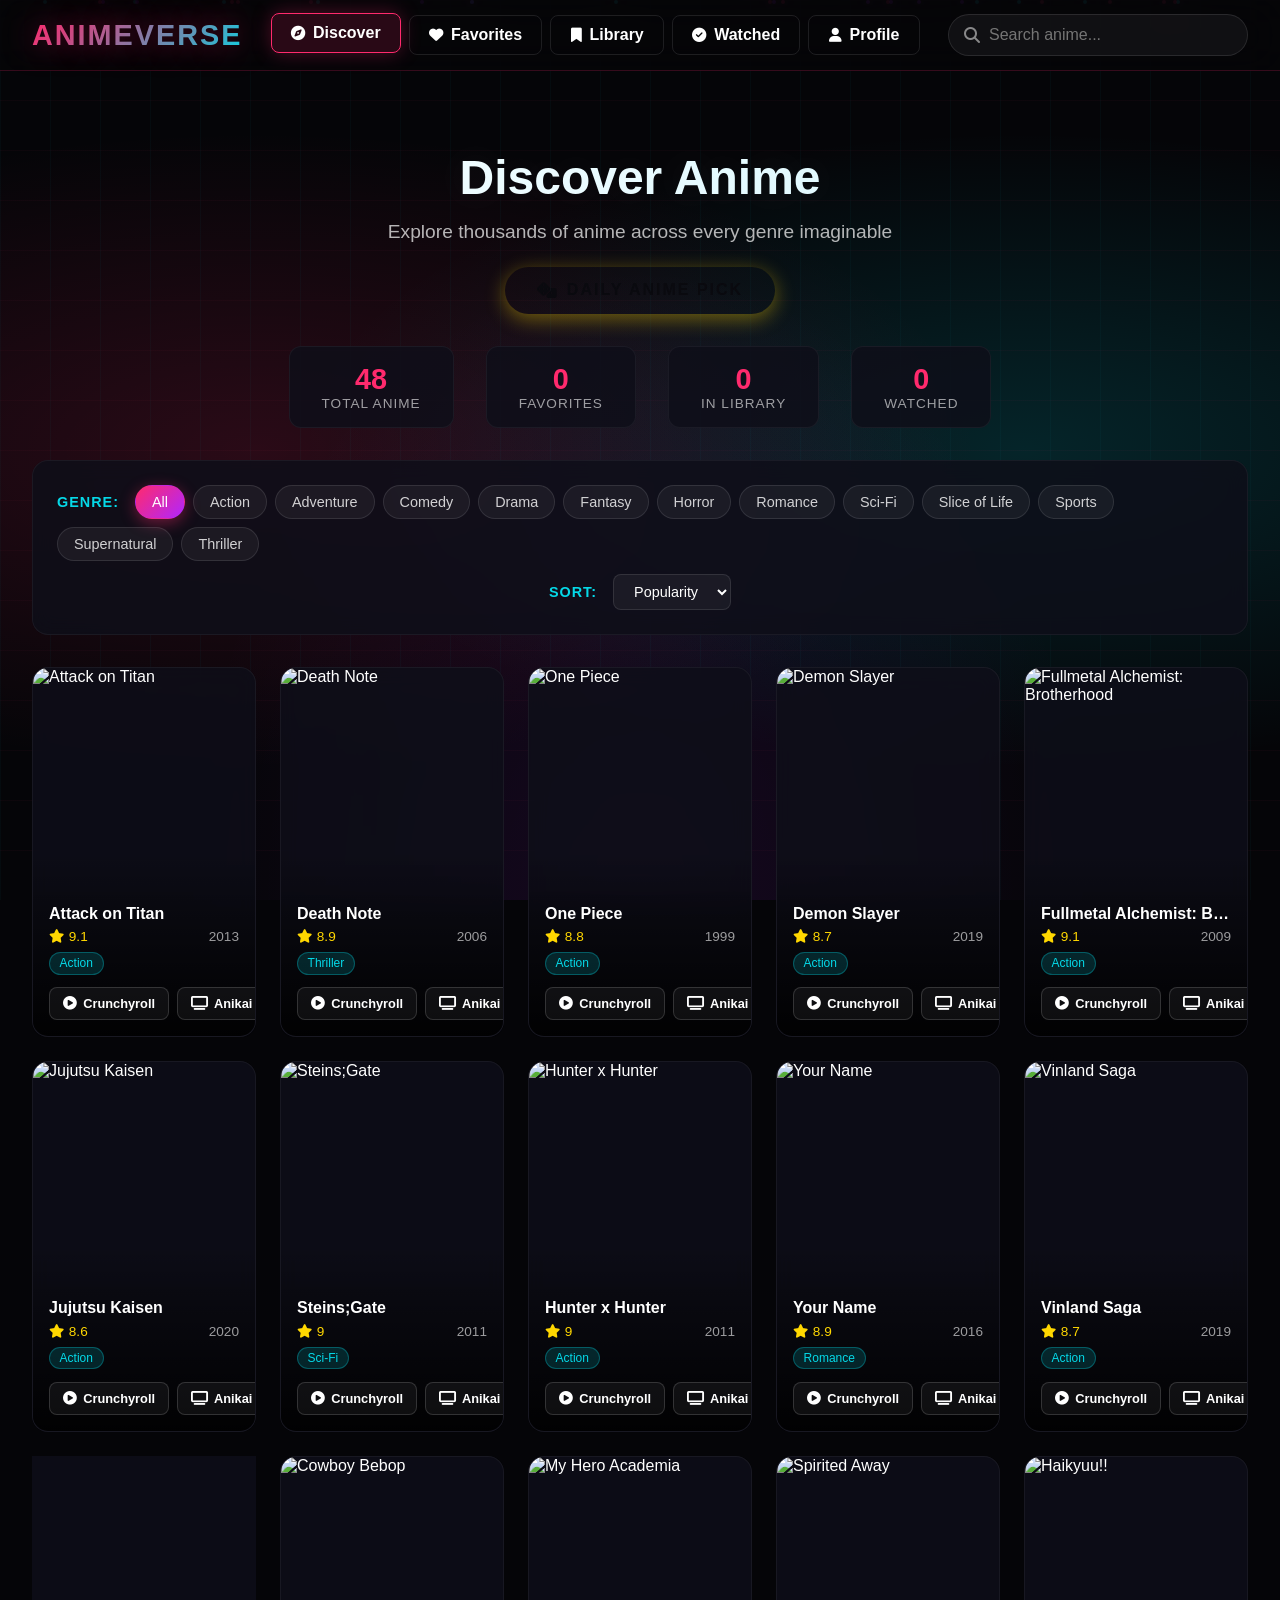
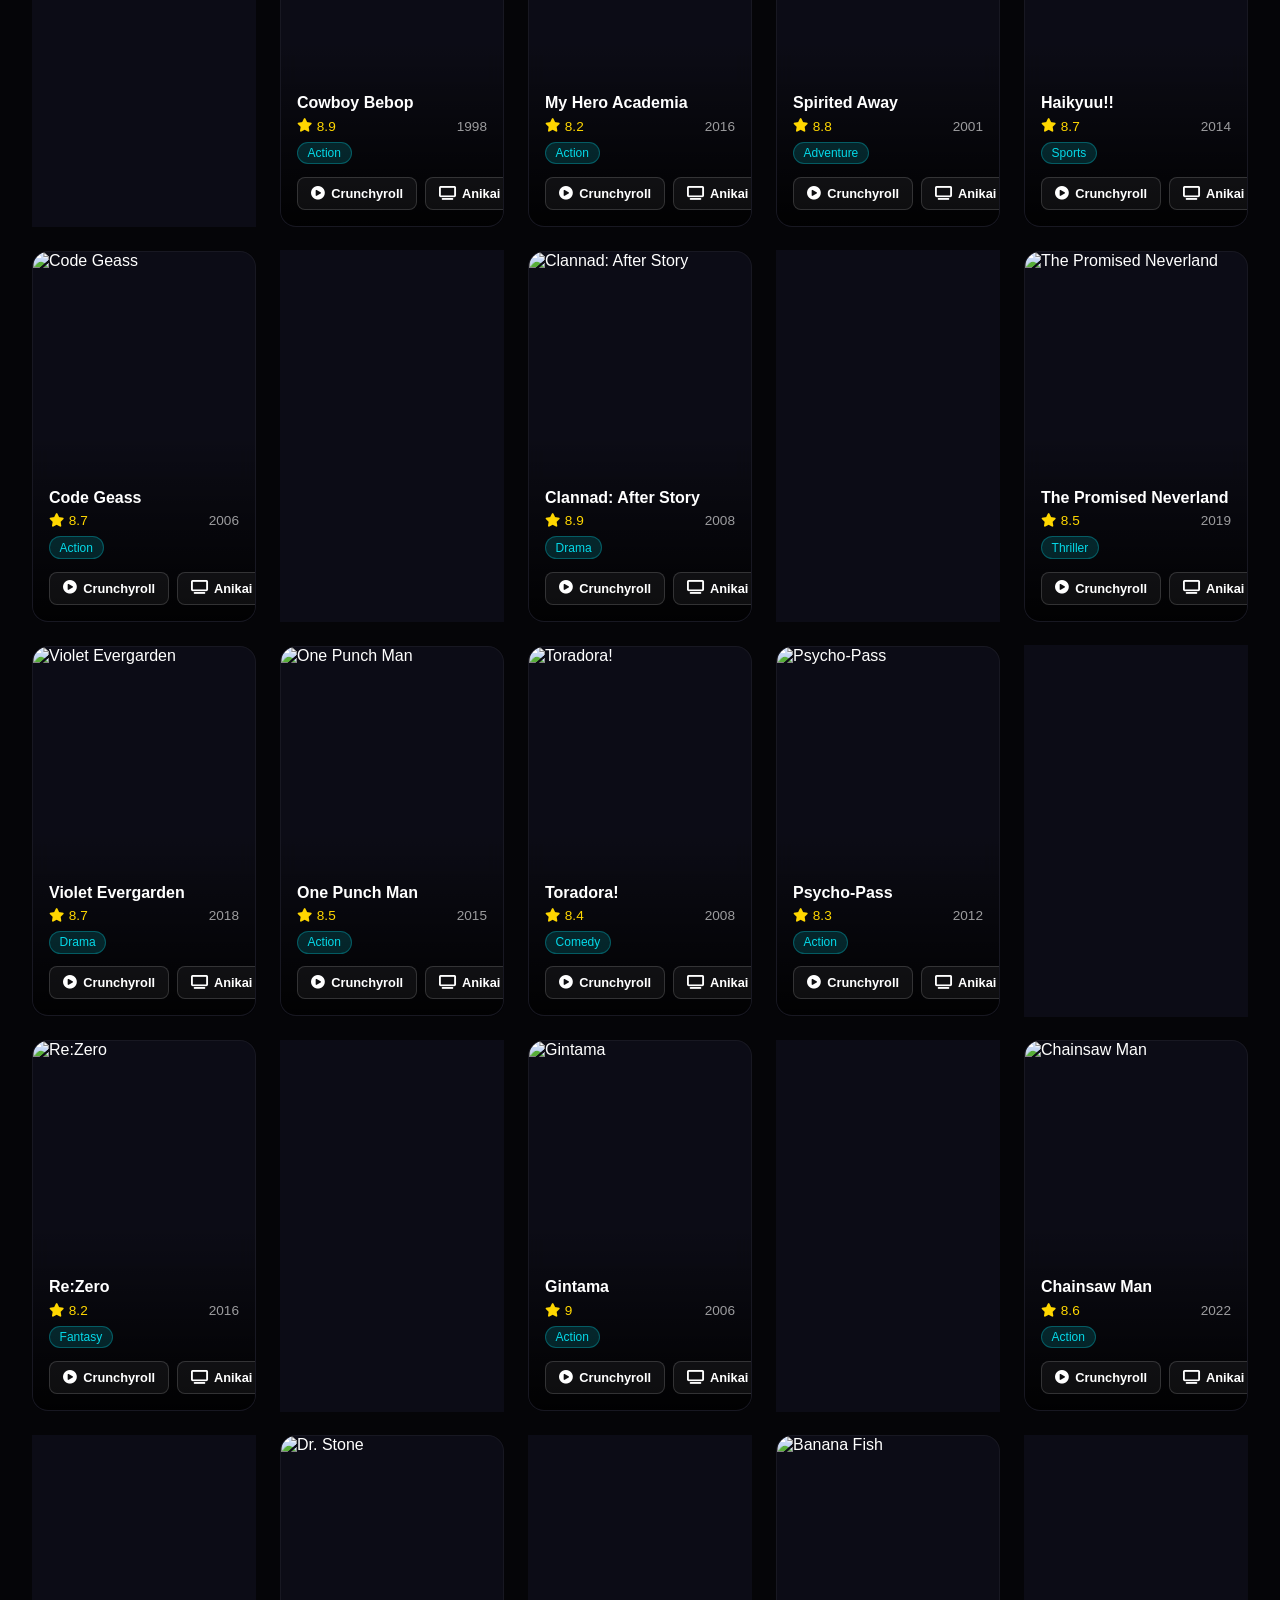
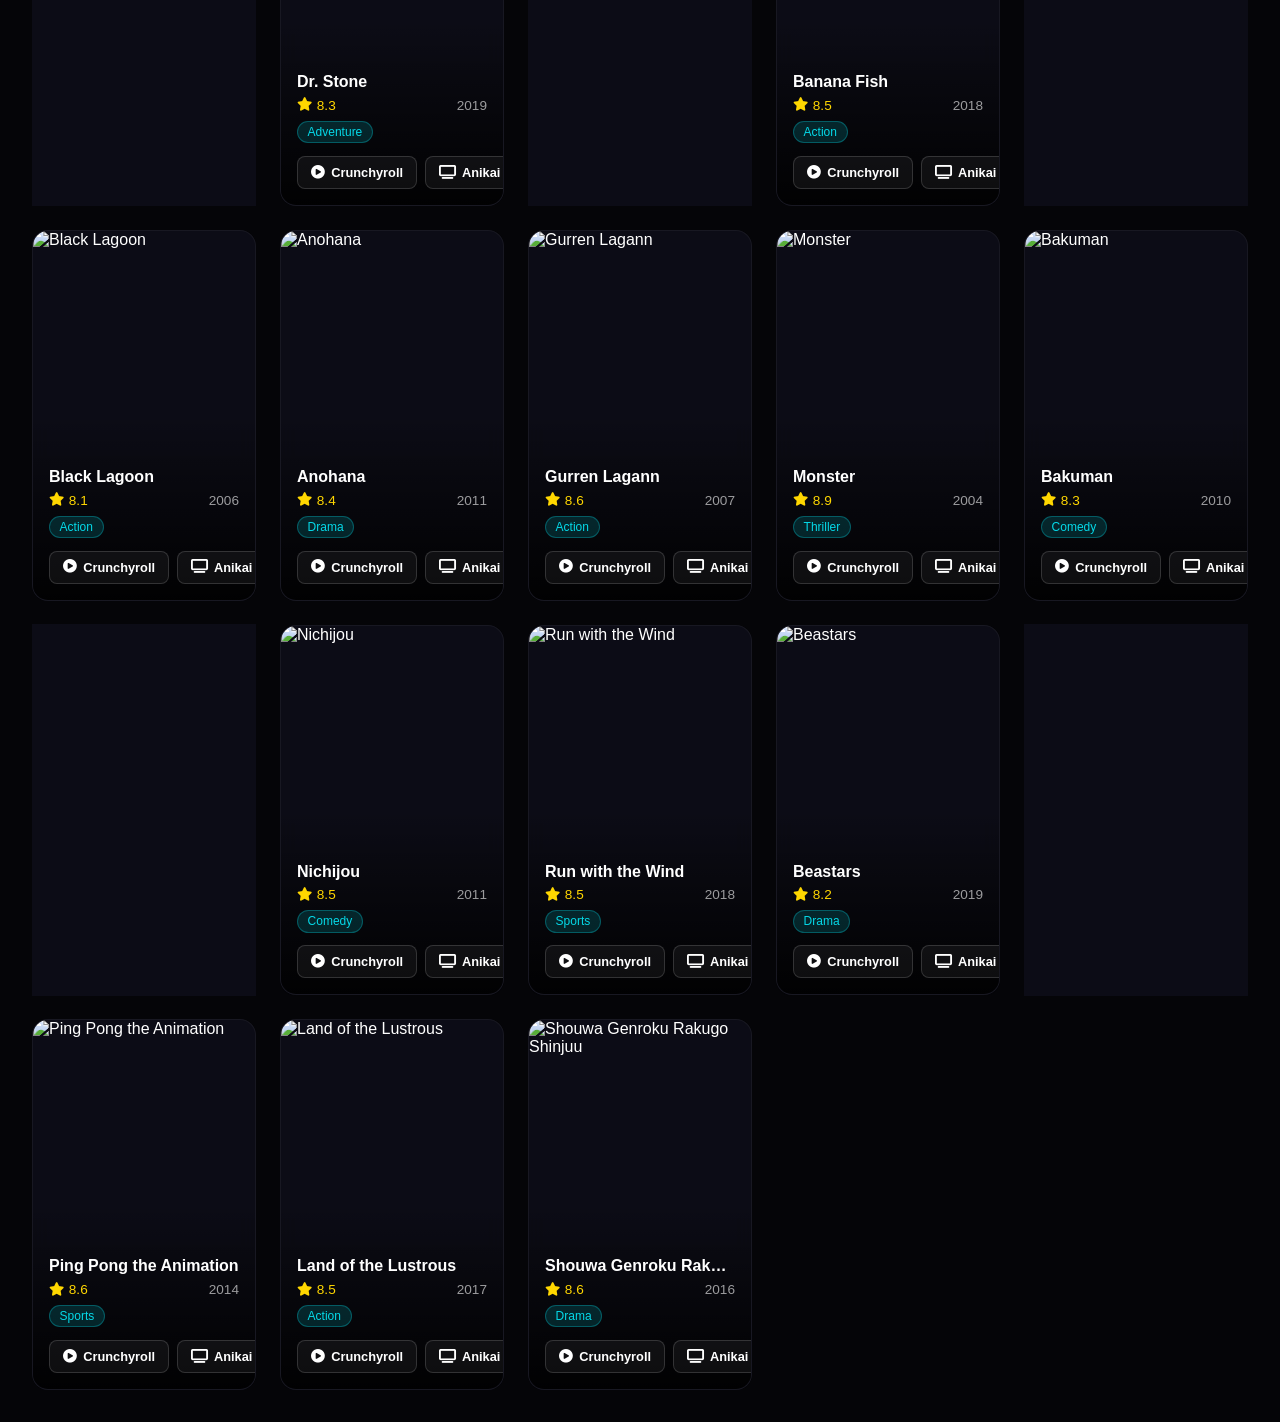
==== commit 7570eff2: "Update daily anime pick section with images Replaced daily anime pick link with a container that inc" ====
--- a/index.html
+++ b/index.html
@@ -8,6 +8,7 @@
     <link rel="stylesheet" href="https://cdnjs.cloudflare.com/ajax/libs/font-awesome/6.4.0/css/all.min.css">
     
     <link rel="stylesheet" href="style.css">
+<base target="_blank">
 </head>
 <body>
     <div class="bg-animation"></div>
@@ -44,9 +45,13 @@
         <div class="hero">
             <h1 id="pageTitle">Discover Anime</h1>
             <p id="pageSubtitle">Explore thousands of anime across every genre imaginable</p>
-            <a href="daily.html" class="daily-pick-btn">
-                <i class="fas fa-dice"></i> Daily Anime Pick
-            </a>
+            <div class="daily-pick-container">
+                <img src="https://i.imgur.com/8ZQZQZl.png" alt="Luffy" class="daily-char-left" onerror="this.style.display='none'">
+                <a href="daily.html" class="daily-pick-btn">
+                    <i class="fas fa-dice"></i> Daily Anime Pick
+                </a>
+                <img src="https://i.imgur.com/JQ9qWzP.png" alt="Killua" class="daily-char-right" onerror="this.style.display='none'">
+            </div>
         </div>
 
         <div class="stats-bar" id="statsBar">
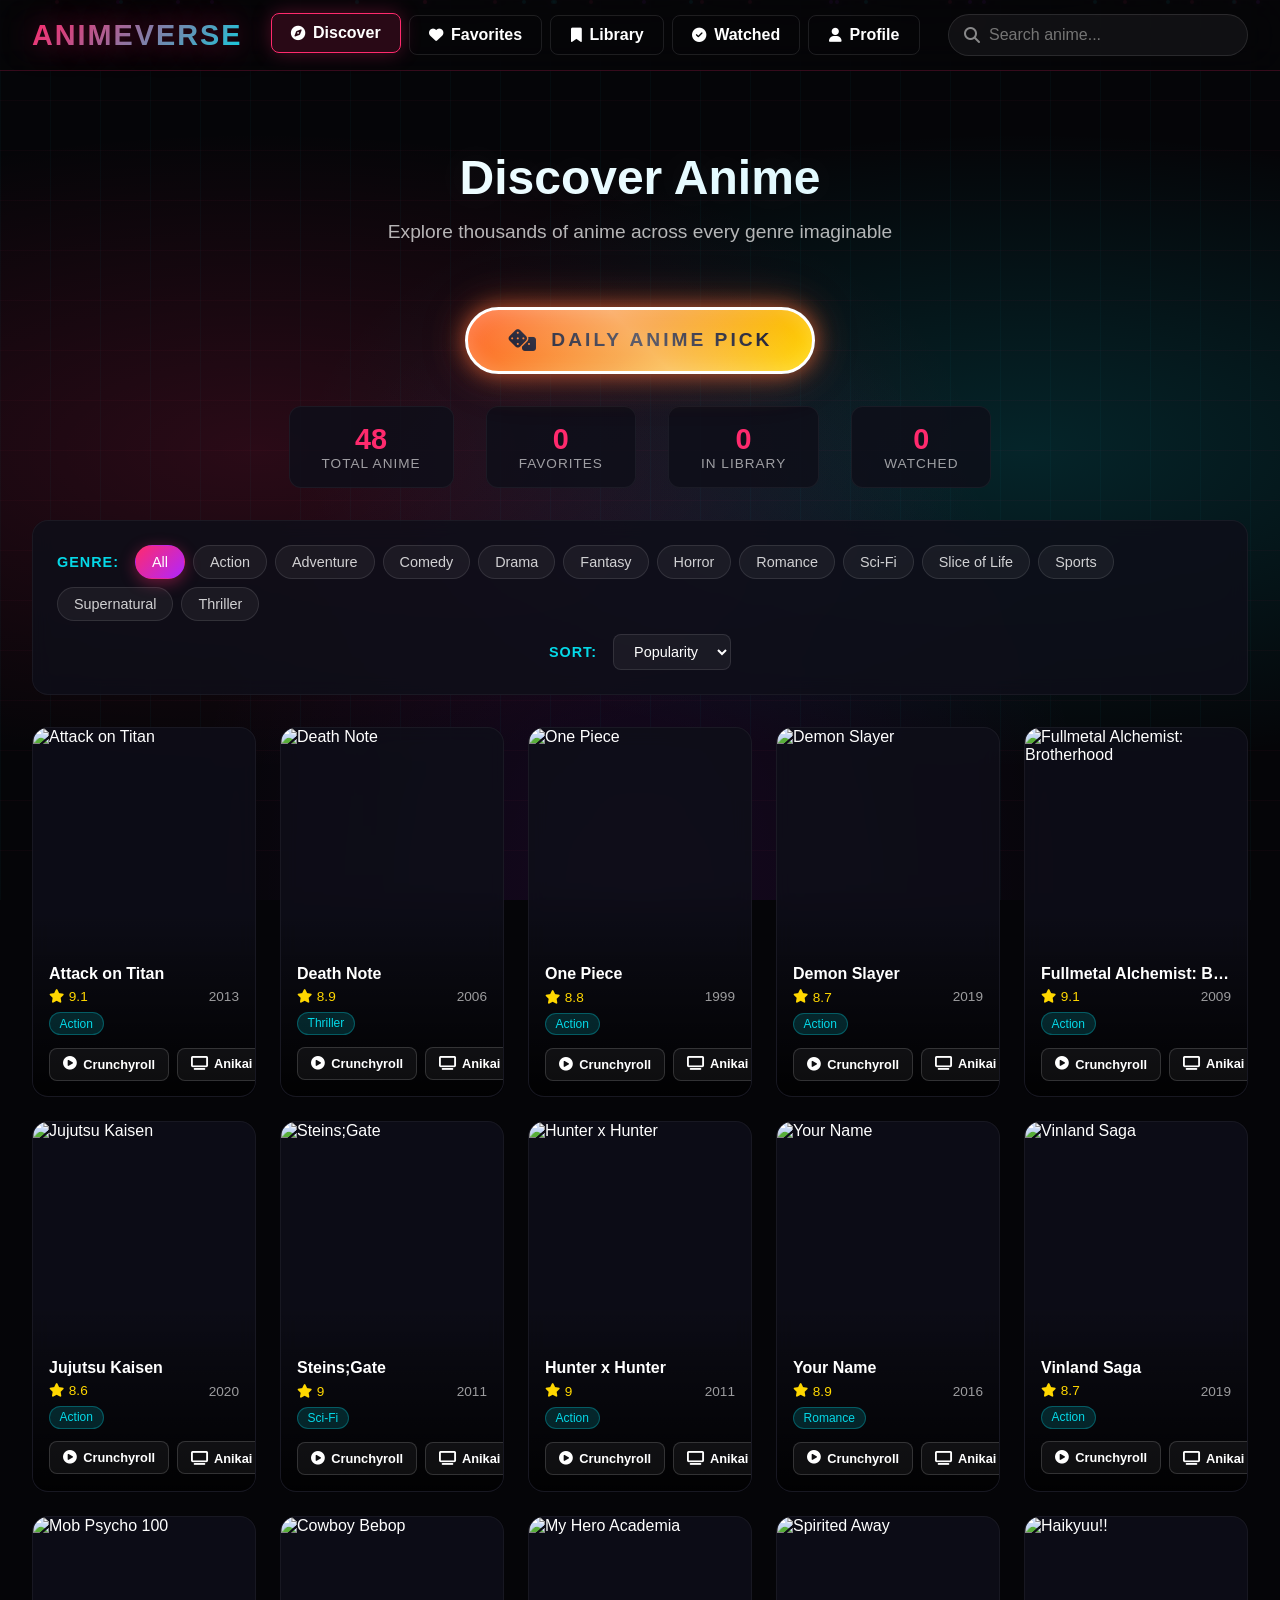
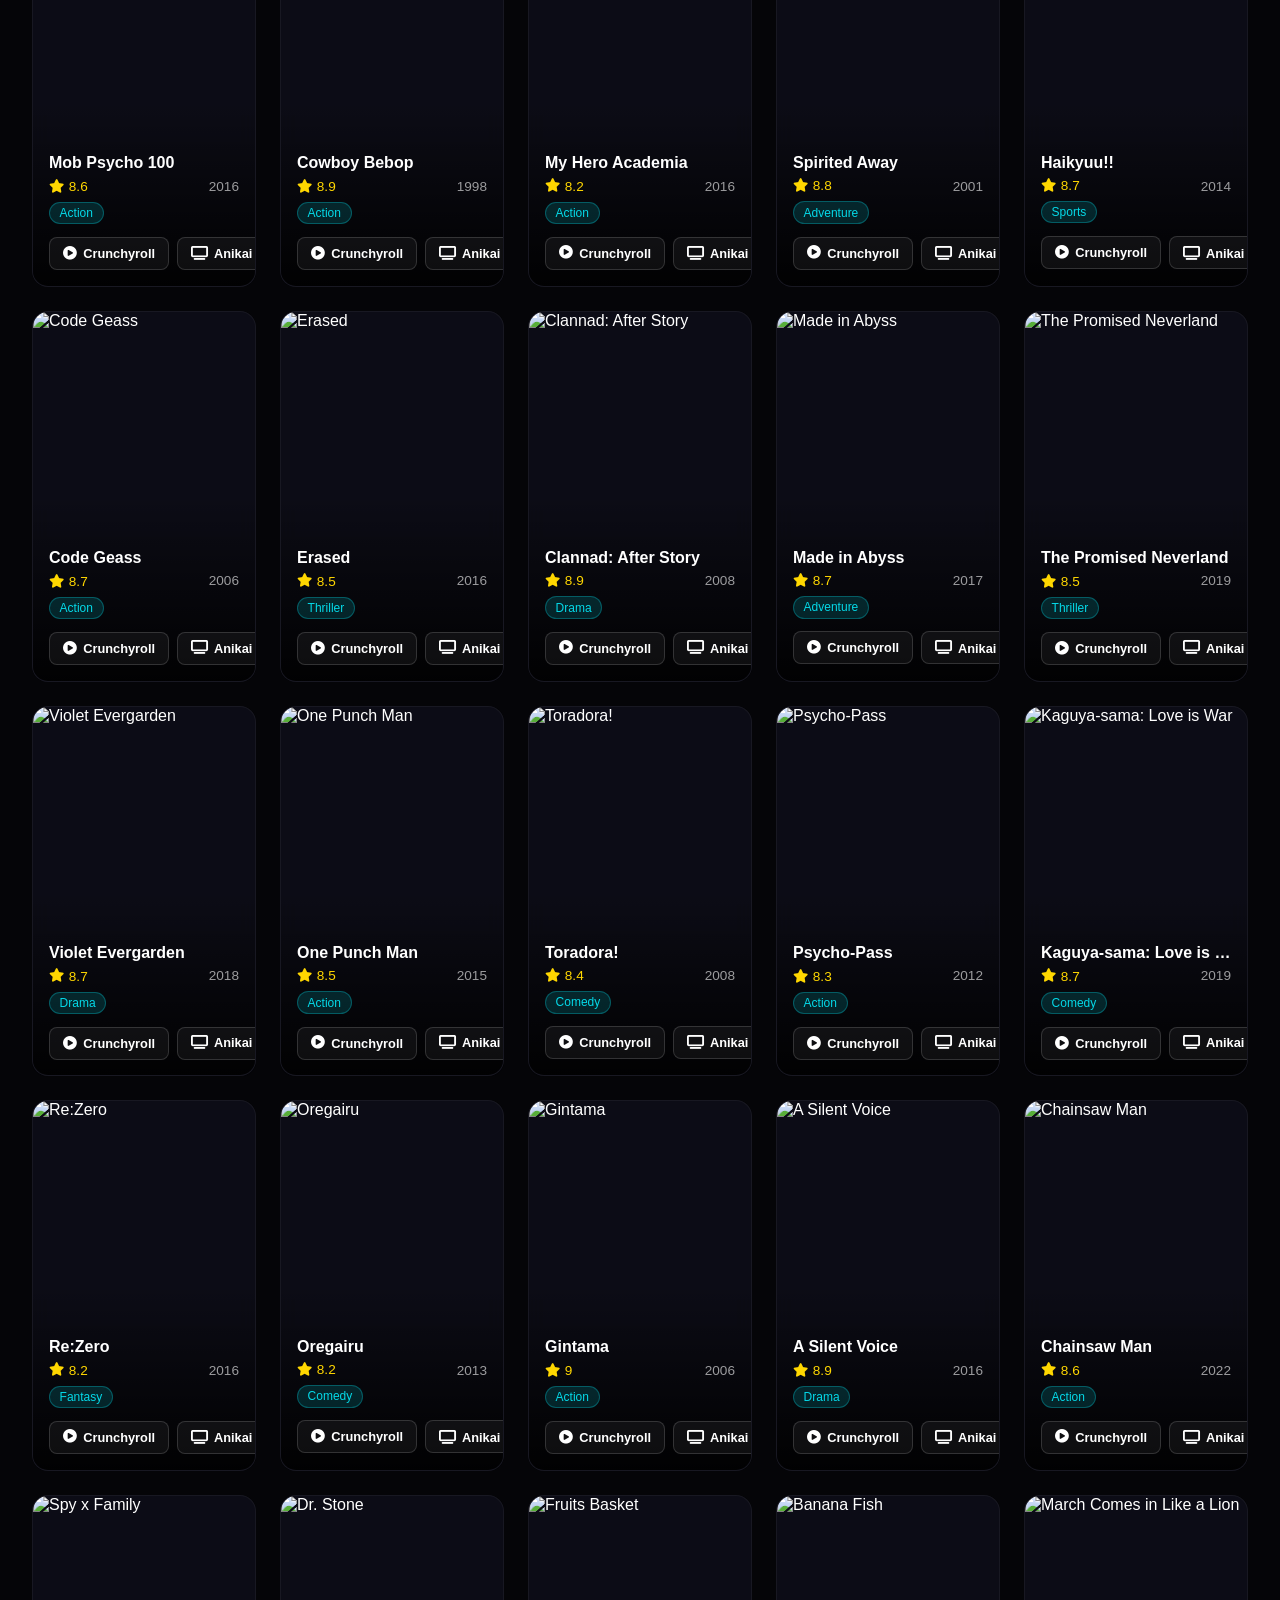
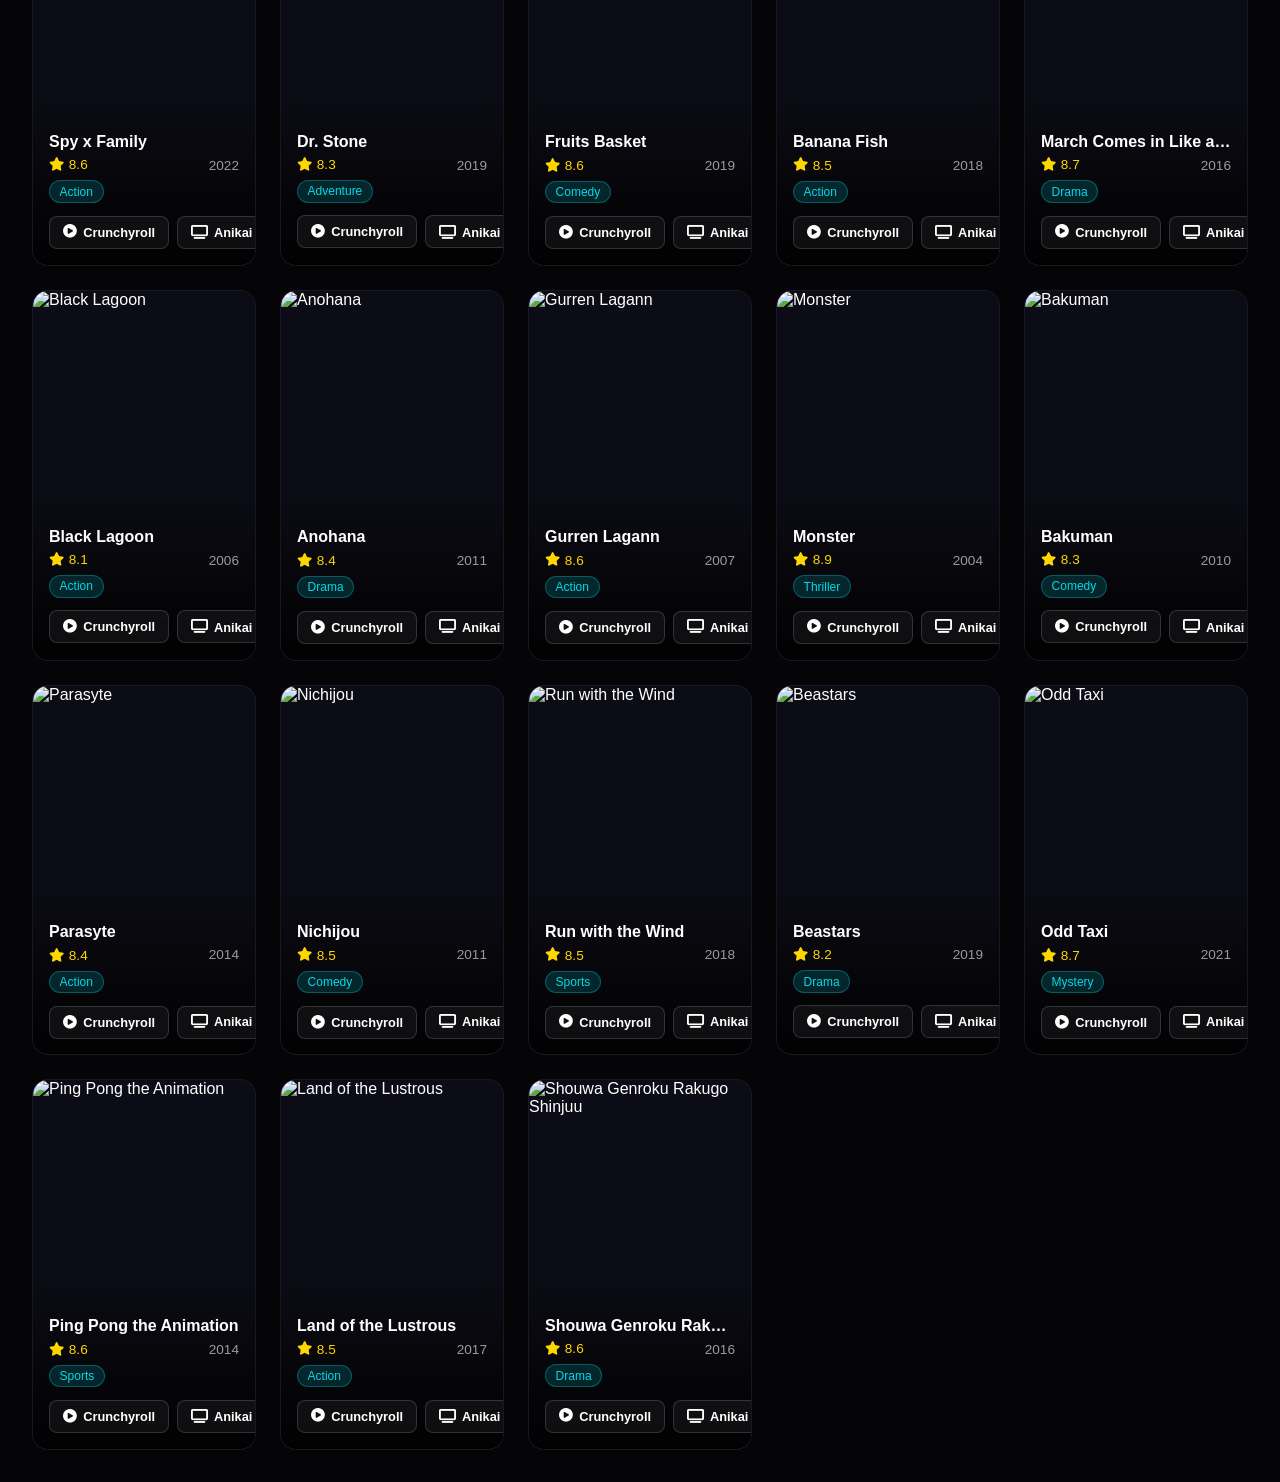
==== commit 5094f585: "Remove images from daily pick section in index.html cause idgaf" ====
--- a/index.html
+++ b/index.html
@@ -46,11 +46,11 @@
             <h1 id="pageTitle">Discover Anime</h1>
             <p id="pageSubtitle">Explore thousands of anime across every genre imaginable</p>
             <div class="daily-pick-container">
-                <img src="https://i.imgur.com/8ZQZQZl.png" alt="Luffy" class="daily-char-left" onerror="this.style.display='none'">
+              
                 <a href="daily.html" class="daily-pick-btn">
                     <i class="fas fa-dice"></i> Daily Anime Pick
                 </a>
-                <img src="https://i.imgur.com/JQ9qWzP.png" alt="Killua" class="daily-char-right" onerror="this.style.display='none'">
+                
             </div>
         </div>
 
--- a/style.css
+++ b/style.css
@@ -960,29 +960,196 @@
         .modal-external-btn i {
             font-size: 1.1rem;
         }
-/* Daily Pick Button */
+/* Daily Pick Button - Super Visible with Character */
 .daily-pick-btn {
     display: inline-flex;
     align-items: center;
-    gap: 0.5rem;
-    margin-top: 1.5rem;
-    padding: 0.9rem 2rem;
-    background: linear-gradient(135deg, var(--neon-yellow), #ff8c00);
-    border: none;
-    border-radius: 50px;
-    color: var(--dark);
+    gap: 0.8rem;
+    margin-top: 2rem;
+    padding: 1.2rem 2.5rem;
+    background: linear-gradient(135deg, #ff6b35 0%, #f7931e 50%, #ffd700 100%);
+    border: 3px solid #fff;
+    border-radius: 60px;
+    color: #1a1a2e;
     font-family: 'Orbitron', sans-serif;
-    font-weight: 700;
-    font-size: 1rem;
+    font-weight: 900;
+    font-size: 1.2rem;
     text-decoration: none;
     cursor: pointer;
+    transition: all 0.4s cubic-bezier(0.175, 0.885, 0.32, 1.275);
+    text-transform: uppercase;
+    letter-spacing: 3px;
+    box-shadow: 
+        0 0 20px rgba(255, 107, 53, 0.6),
+        0 0 40px rgba(255, 107, 53, 0.3),
+        0 0 60px rgba(255, 107, 53, 0.1),
+        inset 0 0 20px rgba(255, 255, 255, 0.2);
+    position: relative;
+    overflow: hidden;
+    animation: dailyPulse 2s infinite;
+}
+
+@keyframes dailyPulse {
+    0%, 100% { 
+        box-shadow: 
+            0 0 20px rgba(255, 107, 53, 0.6),
+            0 0 40px rgba(255, 107, 53, 0.3),
+            0 0 60px rgba(255, 107, 53, 0.1),
+            inset 0 0 20px rgba(255, 255, 255, 0.2);
+    }
+    50% { 
+        box-shadow: 
+            0 0 30px rgba(255, 107, 53, 0.8),
+            0 0 50px rgba(255, 107, 53, 0.5),
+            0 0 70px rgba(255, 107, 53, 0.3),
+            inset 0 0 20px rgba(255, 255, 255, 0.3);
+    }
+}
+
+.daily-pick-btn::before {
+    content: '';
+    position: absolute;
+    top: -50%;
+    left: -50%;
+    width: 200%;
+    height: 200%;
+    background: linear-gradient(
+        45deg,
+        transparent 30%,
+        rgba(255, 255, 255, 0.3) 50%,
+        transparent 70%
+    );
+    animation: shine 3s infinite;
+}
+
+@keyframes shine {
+    0% { transform: translateX(-100%) rotate(45deg); }
+    100% { transform: translateX(100%) rotate(45deg); }
+}
+
+.daily-pick-btn:hover {
+    transform: translateY(-5px) scale(1.08);
+    box-shadow: 
+        0 0 30px rgba(255, 107, 53, 0.9),
+        0 0 60px rgba(255, 107, 53, 0.5),
+        0 0 90px rgba(255, 107, 53, 0.3),
+        inset 0 0 30px rgba(255, 255, 255, 0.3);
+    letter-spacing: 4px;
+}
+
+.daily-pick-btn:active {
+    transform: translateY(-2px) scale(1.02);
+}
+
+.daily-pick-btn i {
+    font-size: 1.4rem;
+    animation: diceSpin 3s infinite linear;
+}
+
+@keyframes diceSpin {
+    0% { transform: rotate(0deg); }
+    25% { transform: rotate(90deg); }
+    50% { transform: rotate(180deg); }
+    75% { transform: rotate(270deg); }
+    100% { transform: rotate(360deg); }
+}
+
+/* Character decoration near the button */
+.hero {
+    position: relative;
+}
+
+.hero::after {
+    content: '';
+    position: absolute;
+    bottom: -40px;
+    right: 10%;
+    width: 150px;
+    height: 150px;
+    background: url('https://i.imgur.com/JQ9qWzP.png') no-repeat center/contain;
+    opacity: 0.9;
+    pointer-events: none;
+    filter: drop-shadow(0 0 20px rgba(255, 107, 53, 0.5));
+    animation: floatChar 3s ease-in-out infinite;
+}
+
+@keyframes floatChar {
+    0%, 100% { transform: translateY(0px); }
+    50% { transform: translateY(-15px); }
+}
+
+
+/* Daily Pick Container with Characters */
+.daily-pick-container {
+    display: flex;
+    align-items: center;
+    justify-content: center;
+    gap: 1.5rem;
+    margin-top: 2rem;
+    position: relative;
+}
+
+.daily-char-left,
+.daily-char-right {
+    width: 120px;
+    height: 120px;
+    object-fit: contain;
+    filter: drop-shadow(0 0 15px rgba(255, 107, 53, 0.6));
+    animation: charBounce 2s ease-in-out infinite;
     transition: all 0.3s ease;
-    text-transform: uppercase;
-    letter-spacing: 2px;
-    box-shadow: 0 5px 20px rgba(255, 215, 0, 0.4);
-}
-
-.daily-pick-btn:hover {
-    transform: translateY(-3px) scale(1.05);
-    box-shadow: 0 10px 30px rgba(255, 215, 0, 0.6);
-}
+}
+
+.daily-char-left {
+    animation-delay: 0s;
+    transform: scaleX(-1); /* Flip to face center */
+}
+
+.daily-char-right {
+    animation-delay: 1s;
+}
+
+@keyframes charBounce {
+    0%, 100% { transform: translateY(0px) scaleX(-1); }
+    50% { transform: translateY(-20px) scaleX(-1); }
+}
+
+.daily-char-right {
+    animation: charBounceRight 2s ease-in-out infinite;
+}
+
+@keyframes charBounceRight {
+    0%, 100% { transform: translateY(0px); }
+    50% { transform: translateY(-20px); }
+}
+
+.daily-pick-container:hover .daily-char-left,
+.daily-pick-container:hover .daily-char-right {
+    filter: drop-shadow(0 0 25px rgba(255, 107, 53, 0.9));
+    transform: scale(1.1) scaleX(-1);
+}
+
+.daily-pick-container:hover .daily-char-right {
+    transform: scale(1.1);
+}
+
+/* Remove the old ::after pseudo-element character */
+.hero::after {
+    display: none !important;
+}
+
+/* Mobile responsive */
+@media (max-width: 768px) {
+    .daily-char-left,
+    .daily-char-right {
+        width: 60px;
+        height: 60px;
+    }
+    .daily-pick-btn {
+        padding: 1rem 1.5rem;
+        font-size: 0.9rem;
+        letter-spacing: 1px;
+    }
+    .daily-pick-container {
+        gap: 0.5rem;
+    }
+}
